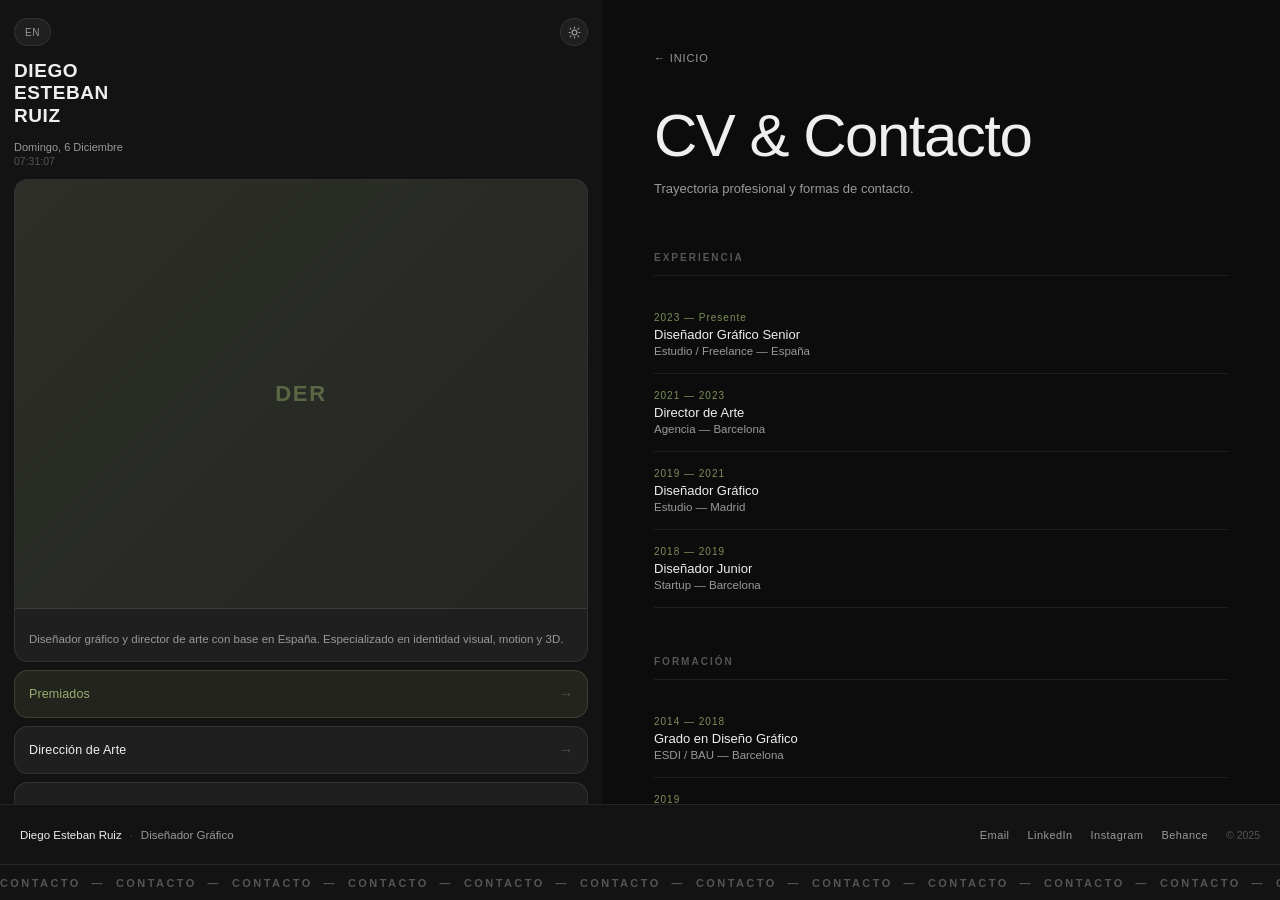
==== pages/cv.html @ 57b0bf26 "primera versión" ====
<!DOCTYPE html>
<html lang="es" data-theme="dark" data-lang="es">
<head>
  <meta charset="UTF-8">
  <meta name="viewport" content="width=device-width, initial-scale=1.0">
  <title>CV & Contacto — Diego Esteban Ruiz</title>
  <link rel="stylesheet" href="../css/style.css">
</head>
<body>

  <div class="page-layout">
    <div class="page-main">

      <aside class="page-sidebar sidebar-inner" style="padding:18px 14px 14px;">
        <div class="sidebar-header">
          <div class="controls">
            <button class="ctrl-btn lang-btn" id="langToggle">EN</button>
            <div class="ctrl-right">
              <button class="ctrl-btn icon-btn" id="themeToggle">
                <svg width="13" height="13" viewBox="0 0 24 24" fill="none" stroke="currentColor" stroke-width="2.2" stroke-linecap="round">
                  <circle cx="12" cy="12" r="4.5"/>
                  <line x1="12" y1="2" x2="12" y2="4"/><line x1="12" y1="20" x2="12" y2="22"/>
                  <line x1="4.22" y1="4.22" x2="5.64" y2="5.64"/><line x1="18.36" y1="18.36" x2="19.78" y2="19.78"/>
                  <line x1="2" y1="12" x2="4" y2="12"/><line x1="20" y1="12" x2="22" y2="12"/>
                  <line x1="4.22" y1="19.78" x2="5.64" y2="18.36"/><line x1="18.36" y1="5.64" x2="19.78" y2="4.22"/>
                </svg>
              </button>
            </div>
          </div>
          <h1 class="brand-name"><a href="../index.html" style="color:inherit;">DIEGO<br>ESTEBAN<br>RUIZ</a></h1>
          <div class="time-display">
            <span id="timeDay"></span>
            <span class="time-city" id="timeClock"></span>
          </div>
        </div>

        <nav class="sidebar-nav">
          <div class="nav-card nav-card--about" style="cursor:default;">
            <div class="about-photo"><div class="photo-placeholder">DER</div></div>
            <div class="about-text">
              <p class="about-desc" data-i18n="about_desc">Diseñador gráfico y director de arte con base en España.</p>
            </div>
          </div>
          <a href="premiados.html"      class="nav-card nav-card--section nav-card--accent"          data-section="awards"><span class="nav-card-label" data-i18n="nav_awards">Premiados</span><span class="nav-arrow">→</span></a>
          <a href="direccion-arte.html" class="nav-card nav-card--section"                           data-section="art-direction"><span class="nav-card-label" data-i18n="nav_artdir">Dirección de Arte</span><span class="nav-arrow">→</span></a>
          <a href="3d-video.html"       class="nav-card nav-card--section nav-card--large"           data-section="3d-video"><span class="nav-card-label" data-i18n="nav_3d">3D y Video</span><span class="nav-arrow">→</span></a>
          <a href="cv.html"             class="nav-card nav-card--section is-active"                 data-section="cv"><span class="nav-card-label" data-i18n="nav_cv">CV &amp; Contacto</span><span class="nav-arrow">→</span></a>
        </nav>
      </aside>

      <section class="page-content">
        <a href="../index.html" class="back-link" data-i18n="back">← Inicio</a>

        <h2 class="page-heading" data-i18n="page_cv">CV &amp; Contacto</h2>
        <p class="page-subheading" data-i18n="page_cv_sub">Trayectoria profesional y formas de contacto.</p>

        <!-- CV grid: experiencia + formación -->
        <div class="cv-grid">

          <div class="cv-col">
            <h3 class="cv-col-title">Experiencia</h3>

            <div class="cv-entry">
              <p class="cv-entry-year">2023 — Presente</p>
              <p class="cv-entry-title">Diseñador Gráfico Senior</p>
              <p class="cv-entry-place">Estudio / Freelance — España</p>
            </div>

            <div class="cv-entry">
              <p class="cv-entry-year">2021 — 2023</p>
              <p class="cv-entry-title">Director de Arte</p>
              <p class="cv-entry-place">Agencia — Barcelona</p>
            </div>

            <div class="cv-entry">
              <p class="cv-entry-year">2019 — 2021</p>
              <p class="cv-entry-title">Diseñador Gráfico</p>
              <p class="cv-entry-place">Estudio — Madrid</p>
            </div>

            <div class="cv-entry">
              <p class="cv-entry-year">2018 — 2019</p>
              <p class="cv-entry-title">Diseñador Junior</p>
              <p class="cv-entry-place">Startup — Barcelona</p>
            </div>
          </div>

          <div class="cv-col">
            <h3 class="cv-col-title">Formación</h3>

            <div class="cv-entry">
              <p class="cv-entry-year">2014 — 2018</p>
              <p class="cv-entry-title">Grado en Diseño Gráfico</p>
              <p class="cv-entry-place">ESDI / BAU — Barcelona</p>
            </div>

            <div class="cv-entry">
              <p class="cv-entry-year">2019</p>
              <p class="cv-entry-title">Motion Graphics &amp; 3D</p>
              <p class="cv-entry-place">Curso — Online</p>
            </div>

            <div class="cv-entry">
              <p class="cv-entry-year">2022</p>
              <p class="cv-entry-title">Dirección de Arte Publicitaria</p>
              <p class="cv-entry-place">Máster — Madrid</p>
            </div>
          </div>

          <div class="cv-col">
            <h3 class="cv-col-title">Habilidades</h3>

            <div class="cv-entry">
              <p class="cv-entry-title">Identidad Visual &amp; Branding</p>
              <p class="cv-entry-place">Figma, Illustrator, InDesign</p>
            </div>

            <div class="cv-entry">
              <p class="cv-entry-title">Dirección de Arte</p>
              <p class="cv-entry-place">Fotografía, Retoque, Composición</p>
            </div>

            <div class="cv-entry">
              <p class="cv-entry-title">Motion &amp; 3D</p>
              <p class="cv-entry-place">After Effects, Blender, Cinema 4D</p>
            </div>

            <div class="cv-entry">
              <p class="cv-entry-title">Web &amp; Digital</p>
              <p class="cv-entry-place">HTML, CSS, Webflow, Framer</p>
            </div>
          </div>

        </div>

        <!-- Contact block -->
        <div class="contact-block">
          <div>
            <p style="font-size:15px;font-weight:500;color:var(--text);margin-bottom:6px;" data-i18n="contact_intro">¿Tienes un proyecto en mente?</p>
            <p style="font-size:11.5px;color:var(--text-muted);">hola@diegoestebanruiz.com</p>
          </div>
          <div class="contact-links">
            <a href="mailto:hola@diegoestebanruiz.com" class="contact-link">
              <svg width="12" height="12" viewBox="0 0 24 24" fill="none" stroke="currentColor" stroke-width="2" stroke-linecap="round"><path d="M4 4h16c1.1 0 2 .9 2 2v12c0 1.1-.9 2-2 2H4c-1.1 0-2-.9-2-2V6c0-1.1.9-2 2-2z"/><polyline points="22,6 12,13 2,6"/></svg>
              Email
            </a>
            <a href="https://linkedin.com" target="_blank" rel="noopener" class="contact-link">
              <svg width="12" height="12" viewBox="0 0 24 24" fill="currentColor"><path d="M16 8a6 6 0 0 1 6 6v7h-4v-7a2 2 0 0 0-2-2 2 2 0 0 0-2 2v7h-4v-7a6 6 0 0 1 6-6z"/><rect x="2" y="9" width="4" height="12"/><circle cx="4" cy="4" r="2"/></svg>
              LinkedIn
            </a>
            <a href="https://instagram.com" target="_blank" rel="noopener" class="contact-link">
              <svg width="12" height="12" viewBox="0 0 24 24" fill="none" stroke="currentColor" stroke-width="2" stroke-linecap="round"><rect x="2" y="2" width="20" height="20" rx="5"/><circle cx="12" cy="12" r="4"/><circle cx="17.5" cy="6.5" r="0.5" fill="currentColor"/></svg>
              Instagram
            </a>
            <a href="https://behance.net" target="_blank" rel="noopener" class="contact-link">
              <svg width="12" height="12" viewBox="0 0 24 24" fill="currentColor"><path d="M22 7h-7V5h7v2zm1.726 10c-.442 1.297-2.029 3-5.101 3-3.074 0-5.564-1.729-5.564-5.675 0-3.91 2.325-5.92 5.466-5.92 3.082 0 4.964 1.782 5.375 4.426.078.506.109 1.188.095 2.14H15.97c.13 3.211 3.483 3.312 4.588 2.029H23.7zM15.999 13h4.999c-.31-1.827-1.61-2.223-2.502-2.223-1.023 0-2.277.424-2.497 2.223zM5.452 8H1v8h4.452c1.563 0 4.048-.293 4.048-3.338C9.5 9.2 6.996 8 5.452 8zm-.24 5.4H3.5v-2.8h1.713c.857 0 1.713.191 1.713 1.4 0 1.324-.905 1.4-1.714 1.4z"/></svg>
              Behance
            </a>
          </div>
        </div>

      </section>
    </div>

    <footer class="footer">
      <div class="footer-static">
        <div class="footer-left">
          <span class="footer-name">Diego Esteban Ruiz</span>
          <span class="footer-dot">·</span>
          <span class="footer-role" data-i18n="footer_role">Diseñador Gráfico</span>
        </div>
        <div class="footer-links">
          <a href="mailto:hola@diegoestebanruiz.com" class="footer-link">Email</a>
          <a href="https://linkedin.com" target="_blank" rel="noopener" class="footer-link">LinkedIn</a>
          <a href="https://instagram.com" target="_blank" rel="noopener" class="footer-link">Instagram</a>
          <a href="https://behance.net" target="_blank" rel="noopener" class="footer-link">Behance</a>
          <span class="footer-year">© 2025</span>
        </div>
      </div>
      <div class="footer-marquee">
        <div class="marquee-track">
          <span class="marquee-txt" data-i18n="marquee_contact">CONTACTO  —  CONTACTO  —  CONTACTO  —  CONTACTO  —  CONTACTO  —  CONTACTO  —  CONTACTO  —  CONTACTO  —  </span>
          <span class="marquee-txt" aria-hidden="true" data-i18n="marquee_contact">CONTACTO  —  CONTACTO  —  CONTACTO  —  CONTACTO  —  CONTACTO  —  CONTACTO  —  CONTACTO  —  CONTACTO  —  </span>
        </div>
      </div>
    </footer>
  </div>

  <script src="../js/common.js"></script>
</body>
</html>
---- css/style.css ----
/* ─── TOKENS ─────────────────────────────────────────────── */
:root {
  --bg:            #0c0c0c;
  --bg-sidebar:    #131313;
  --bg-card:       rgba(255,255,255,0.055);
  --bg-card-hover: rgba(255,255,255,0.09);
  --border-card:   rgba(255,255,255,0.08);
  --text:          #f0efed;
  --text-muted:    #999;
  --text-dim:      #555;
  --olive:         #7d8f5a;
  --olive-light:   #9aac72;
  --olive-dim:     rgba(125,143,90,0.14);
  --olive-border:  rgba(125,143,90,0.28);
  --radius:        14px;
  --radius-sm:     9px;
  --sidebar-w:     296px;
  --footer-h:      96px;
  --gap:           8px;
  --font: -apple-system, BlinkMacSystemFont, 'Helvetica Neue', Helvetica, Arial, sans-serif;
  --ease: cubic-bezier(0.4, 0, 0.2, 1);
}

[data-theme="light"] {
  --bg:            #eeebe5;
  --bg-sidebar:    #e6e2db;
  --bg-card:       rgba(0,0,0,0.045);
  --bg-card-hover: rgba(0,0,0,0.08);
  --border-card:   rgba(0,0,0,0.09);
  --text:          #111;
  --text-muted:    #666;
  --text-dim:      #aaa;
  --olive:         #5c6e3c;
  --olive-light:   #7d8f5a;
  --olive-dim:     rgba(92,110,60,0.10);
  --olive-border:  rgba(92,110,60,0.25);
}

/* ─── RESET ──────────────────────────────────────────────── */
*, *::before, *::after { margin: 0; padding: 0; box-sizing: border-box; }
html, body { height: 100%; }
a { text-decoration: none; color: inherit; }
button { border: none; background: none; cursor: pointer; color: inherit; font: inherit; }
svg { display: block; flex-shrink: 0; }

/* ─── BODY / ROOT LAYOUT ─────────────────────────────────── */
body {
  display: flex;
  flex-direction: column;
  height: 100vh;
  overflow: hidden;
  font-family: var(--font);
  background: var(--bg);
  color: var(--text);
  transition: background 0.4s var(--ease), color 0.3s var(--ease);
}

/* top zone: sidebar + carousel */
.layout {
  display: flex;
  flex: 1;
  overflow: hidden;
  min-height: 0;
}

/* ─── SIDEBAR ────────────────────────────────────────────── */
.sidebar {
  width: var(--sidebar-w);
  flex-shrink: 0;
  background: var(--bg-sidebar);
  display: flex;
  flex-direction: column;
  overflow-y: auto;
  overflow-x: hidden;
  transition: background 0.4s var(--ease);
}

.sidebar::-webkit-scrollbar { width: 0; }

.sidebar-inner {
  display: flex;
  flex-direction: column;
  padding: 18px 14px 14px;
  gap: var(--gap);
  flex: 1;
}

/* header block */
.sidebar-header {
  display: flex;
  flex-direction: column;
  gap: 14px;
  padding-bottom: 4px;
}

.controls {
  display: flex;
  align-items: center;
  justify-content: space-between;
}

.ctrl-right {
  display: flex;
  align-items: center;
  gap: 6px;
}

.ctrl-btn {
  display: flex;
  align-items: center;
  justify-content: center;
  height: 28px;
  padding: 0 10px;
  border-radius: 20px;
  background: var(--bg-card);
  border: 1px solid var(--border-card);
  color: var(--text-muted);
  font-size: 10px;
  font-weight: 500;
  letter-spacing: 0.06em;
  transition: background 0.2s, color 0.2s, border-color 0.2s;
}

.ctrl-btn:hover {
  background: var(--bg-card-hover);
  color: var(--text);
}

.icon-btn {
  width: 28px;
  padding: 0;
}

.brand-name {
  font-size: 19px;
  font-weight: 600;
  letter-spacing: 0.03em;
  line-height: 1.18;
  color: var(--text);
}

.time-display {
  display: flex;
  flex-direction: column;
  gap: 2px;
  font-size: 11px;
  color: var(--text-muted);
}

.time-city {
  color: var(--text-dim);
  font-size: 10.5px;
  font-variant-numeric: tabular-nums;
}

/* ─── NAV CARDS ──────────────────────────────────────────── */
.sidebar-nav {
  display: flex;
  flex-direction: column;
  gap: var(--gap);
  flex: 1;
}

.nav-card {
  display: flex;
  align-items: center;
  gap: 10px;
  padding: 12px 14px;
  border-radius: var(--radius);
  background: var(--bg-card);
  border: 1px solid var(--border-card);
  transition: background 0.2s var(--ease), border-color 0.2s var(--ease), transform 0.15s var(--ease);
  cursor: pointer;
}

.nav-card:hover {
  background: var(--bg-card-hover);
  transform: translateX(2px);
}

/* about card */
.nav-card--about {
  flex-direction: column;
  align-items: flex-start;
  padding: 0;
  overflow: hidden;
  cursor: default;
}

.nav-card--about:hover { transform: none; }

.about-photo {
  width: 100%;
  aspect-ratio: 4/3;
  background: linear-gradient(135deg, var(--olive-dim), rgba(125,143,90,0.06));
  border-bottom: 1px solid var(--border-card);
  display: flex;
  align-items: center;
  justify-content: center;
}

.photo-placeholder {
  font-size: 22px;
  font-weight: 700;
  letter-spacing: 0.08em;
  color: var(--olive);
  opacity: 0.6;
}

.about-text {
  padding: 12px 14px;
}

.about-desc {
  font-size: 11.5px;
  line-height: 1.55;
  color: var(--text-muted);
}

/* section nav cards */
.nav-card--section {
  justify-content: space-between;
  min-height: 48px;
}

.nav-card-label {
  font-size: 12.5px;
  font-weight: 500;
  letter-spacing: 0.01em;
  color: var(--text);
}

.nav-arrow {
  font-size: 14px;
  color: var(--text-dim);
  transition: transform 0.2s var(--ease), color 0.2s;
}

.nav-card--section:hover .nav-arrow {
  transform: translateX(3px);
  color: var(--olive);
}

/* accent card (awards) */
.nav-card--accent {
  background: var(--olive-dim);
  border-color: var(--olive-border);
}

.nav-card--accent .nav-card-label { color: var(--olive-light); }
.nav-card--accent:hover {
  background: rgba(125,143,90,0.2);
  border-color: var(--olive);
}

/* large card (3d y video) */
.nav-card--large {
  min-height: 68px;
}

.nav-card--large .nav-card-label {
  font-size: 16px;
  font-weight: 600;
}

/* section hover preview highlight */
.nav-card--section.is-previewing {
  background: var(--bg-card-hover);
  border-color: rgba(255,255,255,0.14);
}

.nav-card--accent.is-previewing {
  background: rgba(125,143,90,0.22);
  border-color: var(--olive);
}

/* ─── CAROUSEL ───────────────────────────────────────────── */
.carousel-area {
  flex: 1;
  position: relative;
  background: #080808;
  overflow: hidden;
}

.carousel {
  position: absolute;
  inset: 0;
}

.slide {
  position: absolute;
  inset: 0;
  display: flex;
  flex-direction: column;
  justify-content: flex-end;
  padding: 44px 48px;
  opacity: 0;
  transition: opacity 0.65s var(--ease);
  pointer-events: none;
}

.slide.active {
  opacity: 1;
}

.slide::after {
  content: '';
  position: absolute;
  inset: 0;
  background: linear-gradient(to top, rgba(0,0,0,0.55) 0%, transparent 50%);
  pointer-events: none;
}

.slide-bg {
  position: absolute;
  inset: 0;
  background-size: cover;
  background-position: center;
}

.slide-content {
  position: relative;
  z-index: 1;
}

.slide-category {
  font-size: 9.5px;
  letter-spacing: 0.18em;
  text-transform: uppercase;
  color: rgba(255,255,255,0.45);
  margin-bottom: 10px;
}

.slide-title {
  font-size: clamp(28px, 4.2vw, 68px);
  font-weight: 300;
  color: #fff;
  line-height: 1.05;
  letter-spacing: -0.025em;
}

.slide-year {
  position: absolute;
  top: 44px;
  right: 48px;
  font-size: 10px;
  color: rgba(255,255,255,0.35);
  letter-spacing: 0.1em;
  z-index: 1;
}

/* progress bar */
.carousel-progress-bar {
  position: absolute;
  top: 0;
  left: 0;
  height: 2px;
  width: 0%;
  background: var(--olive);
  z-index: 10;
  transition: none;
}

/* floating slide label */
.slide-label {
  position: absolute;
  bottom: 44px;
  right: 48px;
  font-size: 10px;
  letter-spacing: 0.12em;
  text-transform: uppercase;
  color: rgba(255,255,255,0.3);
  z-index: 10;
}

/* ─── FOOTER ─────────────────────────────────────────────── */
.footer {
  height: var(--footer-h);
  display: flex;
  flex-direction: column;
  background: var(--bg-sidebar);
  border-top: 1px solid var(--border-card);
  transition: background 0.4s var(--ease);
}

.footer-static {
  display: flex;
  align-items: center;
  justify-content: space-between;
  padding: 0 20px;
  flex: 1;
  gap: 16px;
}

.footer-left {
  display: flex;
  align-items: center;
  gap: 8px;
  font-size: 11.5px;
}

.footer-name { font-weight: 500; color: var(--text); }
.footer-dot  { color: var(--text-dim); }
.footer-role { color: var(--text-muted); }

.footer-links {
  display: flex;
  align-items: center;
  gap: 18px;
}

.footer-link {
  font-size: 11px;
  color: var(--text-muted);
  letter-spacing: 0.04em;
  transition: color 0.2s;
}

.footer-link:hover { color: var(--olive-light); }

.footer-year {
  font-size: 10.5px;
  color: var(--text-dim);
}

/* marquee strip */
.footer-marquee {
  height: 36px;
  overflow: hidden;
  border-top: 1px solid var(--border-card);
  display: flex;
  align-items: center;
}

.marquee-track {
  display: flex;
  white-space: nowrap;
  animation: marquee 22s linear infinite;
}

.marquee-txt {
  font-size: 11px;
  font-weight: 600;
  letter-spacing: 0.22em;
  color: var(--text-dim);
  padding-right: 0;
}

@keyframes marquee {
  from { transform: translateX(0); }
  to   { transform: translateX(-50%); }
}

.footer-marquee:hover .marquee-track { animation-play-state: paused; }

/* ─── PAGE LAYOUT (section pages) ───────────────────────── */
.page-layout {
  display: flex;
  height: 100vh;
  overflow: hidden;
  flex-direction: column;
}

.page-main {
  display: flex;
  flex: 1;
  overflow: hidden;
  min-height: 0;
}

.page-sidebar {
  width: var(--sidebar-w);
  flex-shrink: 0;
  background: var(--bg-sidebar);
  display: flex;
  flex-direction: column;
  overflow-y: auto;
  transition: background 0.4s var(--ease);
}

.page-sidebar::-webkit-scrollbar { width: 0; }

.page-content {
  flex: 1;
  overflow-y: auto;
  padding: 48px 52px 64px;
}

.page-content::-webkit-scrollbar { width: 5px; }
.page-content::-webkit-scrollbar-track { background: transparent; }
.page-content::-webkit-scrollbar-thumb { background: var(--border-card); border-radius: 4px; }

/* back link */
.back-link {
  display: inline-flex;
  align-items: center;
  gap: 6px;
  font-size: 11px;
  letter-spacing: 0.08em;
  color: var(--text-muted);
  text-transform: uppercase;
  margin-bottom: 40px;
  transition: color 0.2s;
}

.back-link:hover { color: var(--olive-light); }

/* page heading */
.page-heading {
  font-size: clamp(32px, 5vw, 60px);
  font-weight: 300;
  letter-spacing: -0.025em;
  line-height: 1.05;
  color: var(--text);
  margin-bottom: 12px;
}

.page-subheading {
  font-size: 13px;
  color: var(--text-muted);
  margin-bottom: 52px;
  max-width: 480px;
  line-height: 1.6;
}

/* section divider */
.section-block {
  margin-bottom: 56px;
}

.section-block-title {
  font-size: 10px;
  letter-spacing: 0.2em;
  text-transform: uppercase;
  color: var(--text-dim);
  padding-bottom: 16px;
  border-bottom: 1px solid var(--border-card);
  margin-bottom: 20px;
}

/* project cards row */
.projects-row {
  display: flex;
  flex-wrap: wrap;
  gap: 14px;
}

.project-card {
  flex: 1 1 260px;
  max-width: 380px;
  border-radius: var(--radius);
  overflow: hidden;
  background: var(--bg-card);
  border: 1px solid var(--border-card);
  transition: transform 0.22s var(--ease), background 0.2s;
  cursor: pointer;
}

.project-card:hover {
  transform: translateY(-4px);
  background: var(--bg-card-hover);
}

.project-thumb {
  width: 100%;
  aspect-ratio: 16/10;
  background: linear-gradient(135deg, var(--thumb-a, #1a1a1a), var(--thumb-b, #2a2a2a));
  display: flex;
  align-items: center;
  justify-content: center;
}

.project-thumb-label {
  font-size: 10px;
  letter-spacing: 0.15em;
  text-transform: uppercase;
  color: rgba(255,255,255,0.25);
}

.project-info {
  padding: 14px 16px 16px;
}

.project-title {
  font-size: 13px;
  font-weight: 500;
  color: var(--text);
  margin-bottom: 4px;
}

.project-meta {
  font-size: 10.5px;
  color: var(--text-muted);
  display: flex;
  gap: 10px;
}

/* CV page */
.cv-grid {
  display: flex;
  gap: 48px;
  flex-wrap: wrap;
}

.cv-col {
  flex: 1 1 280px;
}

.cv-col-title {
  font-size: 10px;
  letter-spacing: 0.2em;
  text-transform: uppercase;
  color: var(--text-dim);
  margin-bottom: 20px;
  padding-bottom: 12px;
  border-bottom: 1px solid var(--border-card);
}

.cv-entry {
  padding: 16px 0;
  border-bottom: 1px solid var(--border-card);
}

.cv-entry-year {
  font-size: 10px;
  color: var(--olive);
  letter-spacing: 0.1em;
  margin-bottom: 4px;
}

.cv-entry-title {
  font-size: 13px;
  font-weight: 500;
  color: var(--text);
  margin-bottom: 3px;
}

.cv-entry-place {
  font-size: 11.5px;
  color: var(--text-muted);
}

/* contact block */
.contact-block {
  margin-top: 52px;
  padding: 28px 32px;
  border-radius: var(--radius);
  background: var(--bg-card);
  border: 1px solid var(--border-card);
  display: flex;
  flex-wrap: wrap;
  gap: 24px;
  align-items: center;
  justify-content: space-between;
}

.contact-links {
  display: flex;
  flex-wrap: wrap;
  gap: 12px;
}

.contact-link {
  display: inline-flex;
  align-items: center;
  gap: 6px;
  padding: 9px 16px;
  border-radius: 30px;
  background: var(--bg-card);
  border: 1px solid var(--border-card);
  font-size: 12px;
  color: var(--text-muted);
  transition: background 0.2s, color 0.2s, border-color 0.2s;
}

.contact-link:hover {
  background: var(--olive-dim);
  border-color: var(--olive-border);
  color: var(--olive-light);
}

/* active nav state on section pages */
.nav-card--section.is-active {
  background: var(--bg-card-hover);
  border-color: rgba(255,255,255,0.13);
}

.nav-card--accent.is-active {
  background: rgba(125,143,90,0.2);
  border-color: var(--olive);
}

/* ─── UTILITY ────────────────────────────────────────────── */
.hidden { display: none !important; }

/* ─── ANIMATIONS ─────────────────────────────────────────── */
@keyframes progressFill {
  from { width: 0%; }
  to   { width: 100%; }
}

.progress-running {
  animation: progressFill var(--slide-duration, 2s) linear forwards;
}
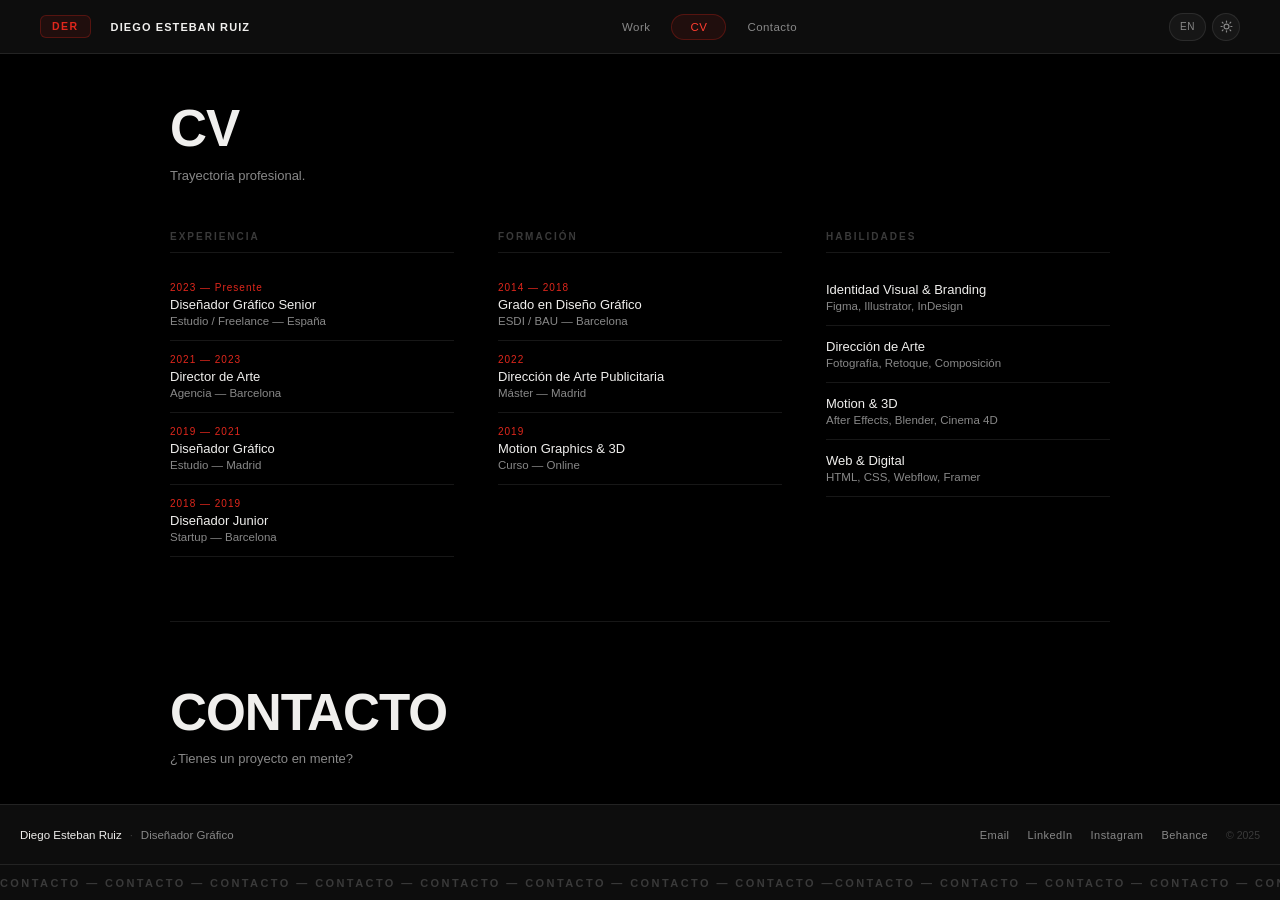
==== commit 5b9af8dd: "Rediseño completo: homepage full-screen, topnav, layout editorial work - Homepage: carrusel full-scr" ====
--- a/pages/cv.html
+++ b/pages/cv.html
@@ -3,81 +3,65 @@
 <head>
   <meta charset="UTF-8">
   <meta name="viewport" content="width=device-width, initial-scale=1.0">
-  <title>CV & Contacto — Diego Esteban Ruiz</title>
+  <title>CV &amp; Contacto — Diego Esteban Ruiz</title>
   <link rel="stylesheet" href="../css/style.css">
 </head>
 <body>
 
-  <div class="page-layout">
+  <div class="page-layout-top">
+
+    <!-- ── TOPNAV ──────────────────────────────────────────── -->
+    <nav class="topnav">
+      <a href="../index.html" class="topnav-logo">DER</a>
+      <a href="../index.html" class="topnav-brand">Diego Esteban Ruiz</a>
+
+      <div class="topnav-links">
+        <a href="work.html"          class="topnav-link" data-i18n="nav_work">Work</a>
+        <a href="cv.html"            class="topnav-link is-active" data-i18n="nav_cv">CV</a>
+        <a href="cv.html#contacto"   class="topnav-link" data-i18n="nav_contacto">Contacto</a>
+      </div>
+
+      <div class="topnav-controls">
+        <button class="ctrl-btn lang-btn" id="langToggle">EN</button>
+        <button class="ctrl-btn icon-btn" id="themeToggle">
+          <svg width="13" height="13" viewBox="0 0 24 24" fill="none" stroke="currentColor" stroke-width="2.2" stroke-linecap="round">
+            <circle cx="12" cy="12" r="4.5"/>
+            <line x1="12" y1="2" x2="12" y2="4"/><line x1="12" y1="20" x2="12" y2="22"/>
+            <line x1="4.22" y1="4.22" x2="5.64" y2="5.64"/><line x1="18.36" y1="18.36" x2="19.78" y2="19.78"/>
+            <line x1="2" y1="12" x2="4" y2="12"/><line x1="20" y1="12" x2="22" y2="12"/>
+            <line x1="4.22" y1="19.78" x2="5.64" y2="18.36"/><line x1="18.36" y1="5.64" x2="19.78" y2="4.22"/>
+          </svg>
+        </button>
+      </div>
+    </nav>
+
+    <!-- ── CONTENT ─────────────────────────────────────────── -->
     <div class="page-main">
+      <section class="page-content" style="max-width:1100px; margin:0 auto; width:100%;">
 
-      <aside class="page-sidebar sidebar-inner" style="padding:18px 14px 14px;">
-        <div class="sidebar-header">
-          <div class="controls">
-            <button class="ctrl-btn lang-btn" id="langToggle">EN</button>
-            <div class="ctrl-right">
-              <button class="ctrl-btn icon-btn" id="themeToggle">
-                <svg width="13" height="13" viewBox="0 0 24 24" fill="none" stroke="currentColor" stroke-width="2.2" stroke-linecap="round">
-                  <circle cx="12" cy="12" r="4.5"/>
-                  <line x1="12" y1="2" x2="12" y2="4"/><line x1="12" y1="20" x2="12" y2="22"/>
-                  <line x1="4.22" y1="4.22" x2="5.64" y2="5.64"/><line x1="18.36" y1="18.36" x2="19.78" y2="19.78"/>
-                  <line x1="2" y1="12" x2="4" y2="12"/><line x1="20" y1="12" x2="22" y2="12"/>
-                  <line x1="4.22" y1="19.78" x2="5.64" y2="18.36"/><line x1="18.36" y1="5.64" x2="19.78" y2="4.22"/>
-                </svg>
-              </button>
-            </div>
-          </div>
-          <h1 class="brand-name"><a href="../index.html" style="color:inherit;">DIEGO<br>ESTEBAN<br>RUIZ</a></h1>
-          <div class="time-display">
-            <span id="timeDay"></span>
-            <span class="time-city" id="timeClock"></span>
-          </div>
-        </div>
+        <!-- CV section -->
+        <h2 class="page-heading" data-i18n="page_cv">CV</h2>
+        <p class="page-subheading" data-i18n="page_cv_sub">Trayectoria profesional.</p>
 
-        <nav class="sidebar-nav">
-          <div class="nav-card nav-card--about" style="cursor:default;">
-            <div class="about-photo"><div class="photo-placeholder">DER</div></div>
-            <div class="about-text">
-              <p class="about-desc" data-i18n="about_desc">Diseñador gráfico y director de arte con base en España.</p>
-            </div>
-          </div>
-          <a href="premiados.html"      class="nav-card nav-card--section nav-card--accent"          data-section="awards"><span class="nav-card-label" data-i18n="nav_awards">Premiados</span><span class="nav-arrow">→</span></a>
-          <a href="direccion-arte.html" class="nav-card nav-card--section"                           data-section="art-direction"><span class="nav-card-label" data-i18n="nav_artdir">Dirección de Arte</span><span class="nav-arrow">→</span></a>
-          <a href="3d-video.html"       class="nav-card nav-card--section nav-card--large"           data-section="3d-video"><span class="nav-card-label" data-i18n="nav_3d">3D y Video</span><span class="nav-arrow">→</span></a>
-          <a href="cv.html"             class="nav-card nav-card--section is-active"                 data-section="cv"><span class="nav-card-label" data-i18n="nav_cv">CV &amp; Contacto</span><span class="nav-arrow">→</span></a>
-        </nav>
-      </aside>
-
-      <section class="page-content">
-        <a href="../index.html" class="back-link" data-i18n="back">← Inicio</a>
-
-        <h2 class="page-heading" data-i18n="page_cv">CV &amp; Contacto</h2>
-        <p class="page-subheading" data-i18n="page_cv_sub">Trayectoria profesional y formas de contacto.</p>
-
-        <!-- CV grid: experiencia + formación -->
         <div class="cv-grid">
 
           <div class="cv-col">
             <h3 class="cv-col-title">Experiencia</h3>
-
             <div class="cv-entry">
               <p class="cv-entry-year">2023 — Presente</p>
               <p class="cv-entry-title">Diseñador Gráfico Senior</p>
               <p class="cv-entry-place">Estudio / Freelance — España</p>
             </div>
-
             <div class="cv-entry">
               <p class="cv-entry-year">2021 — 2023</p>
               <p class="cv-entry-title">Director de Arte</p>
               <p class="cv-entry-place">Agencia — Barcelona</p>
             </div>
-
             <div class="cv-entry">
               <p class="cv-entry-year">2019 — 2021</p>
               <p class="cv-entry-title">Diseñador Gráfico</p>
               <p class="cv-entry-place">Estudio — Madrid</p>
             </div>
-
             <div class="cv-entry">
               <p class="cv-entry-year">2018 — 2019</p>
               <p class="cv-entry-title">Diseñador Junior</p>
@@ -87,44 +71,37 @@
 
           <div class="cv-col">
             <h3 class="cv-col-title">Formación</h3>
-
             <div class="cv-entry">
               <p class="cv-entry-year">2014 — 2018</p>
               <p class="cv-entry-title">Grado en Diseño Gráfico</p>
               <p class="cv-entry-place">ESDI / BAU — Barcelona</p>
             </div>
-
+            <div class="cv-entry">
+              <p class="cv-entry-year">2022</p>
+              <p class="cv-entry-title">Dirección de Arte Publicitaria</p>
+              <p class="cv-entry-place">Máster — Madrid</p>
+            </div>
             <div class="cv-entry">
               <p class="cv-entry-year">2019</p>
               <p class="cv-entry-title">Motion Graphics &amp; 3D</p>
               <p class="cv-entry-place">Curso — Online</p>
             </div>
-
-            <div class="cv-entry">
-              <p class="cv-entry-year">2022</p>
-              <p class="cv-entry-title">Dirección de Arte Publicitaria</p>
-              <p class="cv-entry-place">Máster — Madrid</p>
-            </div>
           </div>
 
           <div class="cv-col">
             <h3 class="cv-col-title">Habilidades</h3>
-
             <div class="cv-entry">
               <p class="cv-entry-title">Identidad Visual &amp; Branding</p>
               <p class="cv-entry-place">Figma, Illustrator, InDesign</p>
             </div>
-
             <div class="cv-entry">
               <p class="cv-entry-title">Dirección de Arte</p>
               <p class="cv-entry-place">Fotografía, Retoque, Composición</p>
             </div>
-
             <div class="cv-entry">
               <p class="cv-entry-title">Motion &amp; 3D</p>
               <p class="cv-entry-place">After Effects, Blender, Cinema 4D</p>
             </div>
-
             <div class="cv-entry">
               <p class="cv-entry-title">Web &amp; Digital</p>
               <p class="cv-entry-place">HTML, CSS, Webflow, Framer</p>
@@ -133,35 +110,41 @@
 
         </div>
 
-        <!-- Contact block -->
-        <div class="contact-block">
-          <div>
-            <p style="font-size:15px;font-weight:500;color:var(--text);margin-bottom:6px;" data-i18n="contact_intro">¿Tienes un proyecto en mente?</p>
-            <p style="font-size:11.5px;color:var(--text-muted);">hola@diegoestebanruiz.com</p>
-          </div>
-          <div class="contact-links">
-            <a href="mailto:hola@diegoestebanruiz.com" class="contact-link">
-              <svg width="12" height="12" viewBox="0 0 24 24" fill="none" stroke="currentColor" stroke-width="2" stroke-linecap="round"><path d="M4 4h16c1.1 0 2 .9 2 2v12c0 1.1-.9 2-2 2H4c-1.1 0-2-.9-2-2V6c0-1.1.9-2 2-2z"/><polyline points="22,6 12,13 2,6"/></svg>
-              Email
-            </a>
-            <a href="https://linkedin.com" target="_blank" rel="noopener" class="contact-link">
-              <svg width="12" height="12" viewBox="0 0 24 24" fill="currentColor"><path d="M16 8a6 6 0 0 1 6 6v7h-4v-7a2 2 0 0 0-2-2 2 2 0 0 0-2 2v7h-4v-7a6 6 0 0 1 6-6z"/><rect x="2" y="9" width="4" height="12"/><circle cx="4" cy="4" r="2"/></svg>
-              LinkedIn
-            </a>
-            <a href="https://instagram.com" target="_blank" rel="noopener" class="contact-link">
-              <svg width="12" height="12" viewBox="0 0 24 24" fill="none" stroke="currentColor" stroke-width="2" stroke-linecap="round"><rect x="2" y="2" width="20" height="20" rx="5"/><circle cx="12" cy="12" r="4"/><circle cx="17.5" cy="6.5" r="0.5" fill="currentColor"/></svg>
-              Instagram
-            </a>
-            <a href="https://behance.net" target="_blank" rel="noopener" class="contact-link">
-              <svg width="12" height="12" viewBox="0 0 24 24" fill="currentColor"><path d="M22 7h-7V5h7v2zm1.726 10c-.442 1.297-2.029 3-5.101 3-3.074 0-5.564-1.729-5.564-5.675 0-3.91 2.325-5.92 5.466-5.92 3.082 0 4.964 1.782 5.375 4.426.078.506.109 1.188.095 2.14H15.97c.13 3.211 3.483 3.312 4.588 2.029H23.7zM15.999 13h4.999c-.31-1.827-1.61-2.223-2.502-2.223-1.023 0-2.277.424-2.497 2.223zM5.452 8H1v8h4.452c1.563 0 4.048-.293 4.048-3.338C9.5 9.2 6.996 8 5.452 8zm-.24 5.4H3.5v-2.8h1.713c.857 0 1.713.191 1.713 1.4 0 1.324-.905 1.4-1.714 1.4z"/></svg>
-              Behance
-            </a>
+        <!-- Contact section -->
+        <div id="contacto" style="padding-top:64px; border-top:1px solid var(--border-card); margin-top:64px;">
+          <h2 class="page-heading" data-i18n="page_contacto">Contacto</h2>
+          <p class="page-subheading" data-i18n="page_contacto_sub">¿Tienes un proyecto en mente?</p>
+
+          <div class="contact-block">
+            <div>
+              <p style="font-size:15px;font-weight:500;color:var(--text);margin-bottom:6px;" data-i18n="contact_intro">¿Tienes un proyecto en mente?</p>
+              <p style="font-size:11.5px;color:var(--text-muted);">hola@diegoestebanruiz.com</p>
+            </div>
+            <div class="contact-links">
+              <a href="mailto:hola@diegoestebanruiz.com" class="contact-link">
+                <svg width="11" height="11" viewBox="0 0 24 24" fill="none" stroke="currentColor" stroke-width="2" stroke-linecap="round"><path d="M4 4h16c1.1 0 2 .9 2 2v12c0 1.1-.9 2-2 2H4c-1.1 0-2-.9-2-2V6c0-1.1.9-2 2-2z"/><polyline points="22,6 12,13 2,6"/></svg>
+                Email
+              </a>
+              <a href="https://linkedin.com"  target="_blank" rel="noopener" class="contact-link">
+                <svg width="11" height="11" viewBox="0 0 24 24" fill="currentColor"><path d="M16 8a6 6 0 0 1 6 6v7h-4v-7a2 2 0 0 0-4 0v7h-4v-7a6 6 0 0 1 6-6z"/><rect x="2" y="9" width="4" height="12"/><circle cx="4" cy="4" r="2"/></svg>
+                LinkedIn
+              </a>
+              <a href="https://instagram.com" target="_blank" rel="noopener" class="contact-link">
+                <svg width="11" height="11" viewBox="0 0 24 24" fill="none" stroke="currentColor" stroke-width="2" stroke-linecap="round"><rect x="2" y="2" width="20" height="20" rx="5"/><circle cx="12" cy="12" r="4"/><circle cx="17.5" cy="6.5" r="0.5" fill="currentColor"/></svg>
+                Instagram
+              </a>
+              <a href="https://behance.net"   target="_blank" rel="noopener" class="contact-link">
+                <svg width="11" height="11" viewBox="0 0 24 24" fill="currentColor"><path d="M22 7h-7V5h7v2zm1.726 10c-.442 1.297-2.029 3-5.101 3-3.074 0-5.564-1.729-5.564-5.675 0-3.91 2.325-5.92 5.466-5.92 3.082 0 4.964 1.782 5.375 4.426.078.506.109 1.188.095 2.14H15.97c.13 3.211 3.483 3.312 4.588 2.029H23.7zM15.999 13h4.999c-.31-1.827-1.61-2.223-2.502-2.223-1.023 0-2.277.424-2.497 2.223zM5.452 8H1v8h4.452c1.563 0 4.048-.293 4.048-3.338C9.5 9.2 6.996 8 5.452 8zm-.24 5.4H3.5v-2.8h1.713c.857 0 1.713.191 1.713 1.4 0 1.324-.905 1.4-1.714 1.4z"/></svg>
+                Behance
+              </a>
+            </div>
           </div>
         </div>
 
       </section>
     </div>
 
+    <!-- ── FOOTER ───────────────────────────────────────────── -->
     <footer class="footer">
       <div class="footer-static">
         <div class="footer-left">
@@ -171,9 +154,9 @@
         </div>
         <div class="footer-links">
           <a href="mailto:hola@diegoestebanruiz.com" class="footer-link">Email</a>
-          <a href="https://linkedin.com" target="_blank" rel="noopener" class="footer-link">LinkedIn</a>
+          <a href="https://linkedin.com"  target="_blank" rel="noopener" class="footer-link">LinkedIn</a>
           <a href="https://instagram.com" target="_blank" rel="noopener" class="footer-link">Instagram</a>
-          <a href="https://behance.net" target="_blank" rel="noopener" class="footer-link">Behance</a>
+          <a href="https://behance.net"   target="_blank" rel="noopener" class="footer-link">Behance</a>
           <span class="footer-year">© 2025</span>
         </div>
       </div>
--- a/css/style.css
+++ b/css/style.css
@@ -1,19 +1,20 @@
 /* ─── TOKENS ─────────────────────────────────────────────── */
 :root {
-  --bg:            #0c0c0c;
-  --bg-sidebar:    #131313;
-  --bg-card:       rgba(255,255,255,0.055);
-  --bg-card-hover: rgba(255,255,255,0.09);
-  --border-card:   rgba(255,255,255,0.08);
+  --bg:            #000;
+  --bg-sidebar:    #0d0d0d;
+  --bg-card:       rgba(255,255,255,0.04);
+  --bg-card-hover: rgba(255,255,255,0.07);
+  --border-card:   rgba(255,255,255,0.09);
   --text:          #f0efed;
-  --text-muted:    #999;
-  --text-dim:      #555;
-  --olive:         #7d8f5a;
-  --olive-light:   #9aac72;
-  --olive-dim:     rgba(125,143,90,0.14);
-  --olive-border:  rgba(125,143,90,0.28);
-  --radius:        14px;
-  --radius-sm:     9px;
+  --text-muted:    #888;
+  --text-dim:      #3a3a3a;
+
+  --accent:        #e0271c;
+  --accent-light:  #ff3d30;
+  --accent-dim:    rgba(224,39,28,0.09);
+  --accent-border: rgba(224,39,28,0.28);
+
+  --radius:        6px;
   --sidebar-w:     296px;
   --footer-h:      96px;
   --gap:           8px;
@@ -22,18 +23,18 @@
 }
 
 [data-theme="light"] {
-  --bg:            #eeebe5;
-  --bg-sidebar:    #e6e2db;
-  --bg-card:       rgba(0,0,0,0.045);
-  --bg-card-hover: rgba(0,0,0,0.08);
-  --border-card:   rgba(0,0,0,0.09);
+  --bg:            #f0ede8;
+  --bg-sidebar:    #e8e4de;
+  --bg-card:       rgba(0,0,0,0.04);
+  --bg-card-hover: rgba(0,0,0,0.07);
+  --border-card:   rgba(0,0,0,0.08);
   --text:          #111;
   --text-muted:    #666;
-  --text-dim:      #aaa;
-  --olive:         #5c6e3c;
-  --olive-light:   #7d8f5a;
-  --olive-dim:     rgba(92,110,60,0.10);
-  --olive-border:  rgba(92,110,60,0.25);
+  --text-dim:      #bbb;
+  --accent:        #c41a10;
+  --accent-light:  #e0271c;
+  --accent-dim:    rgba(196,26,16,0.07);
+  --accent-border: rgba(196,26,16,0.22);
 }
 
 /* ─── RESET ──────────────────────────────────────────────── */
@@ -43,7 +44,7 @@
 button { border: none; background: none; cursor: pointer; color: inherit; font: inherit; }
 svg { display: block; flex-shrink: 0; }
 
-/* ─── BODY / ROOT LAYOUT ─────────────────────────────────── */
+/* ─── BODY / ROOT ────────────────────────────────────────── */
 body {
   display: flex;
   flex-direction: column;
@@ -55,7 +56,6 @@
   transition: background 0.4s var(--ease), color 0.3s var(--ease);
 }
 
-/* top zone: sidebar + carousel */
 .layout {
   display: flex;
   flex: 1;
@@ -85,7 +85,6 @@
   flex: 1;
 }
 
-/* header block */
 .sidebar-header {
   display: flex;
   flex-direction: column;
@@ -118,18 +117,12 @@
   font-size: 10px;
   font-weight: 500;
   letter-spacing: 0.06em;
-  transition: background 0.2s, color 0.2s, border-color 0.2s;
-}
-
-.ctrl-btn:hover {
-  background: var(--bg-card-hover);
-  color: var(--text);
-}
-
-.icon-btn {
-  width: 28px;
-  padding: 0;
-}
+  transition: background 0.2s, color 0.2s;
+}
+
+.ctrl-btn:hover { background: var(--bg-card-hover); color: var(--text); }
+
+.icon-btn { width: 28px; padding: 0; }
 
 .brand-name {
   font-size: 19px;
@@ -173,12 +166,8 @@
   cursor: pointer;
 }
 
-.nav-card:hover {
-  background: var(--bg-card-hover);
-  transform: translateX(2px);
-}
-
-/* about card */
+.nav-card:hover { background: var(--bg-card-hover); transform: translateX(2px); }
+
 .nav-card--about {
   flex-direction: column;
   align-items: flex-start;
@@ -192,7 +181,7 @@
 .about-photo {
   width: 100%;
   aspect-ratio: 4/3;
-  background: linear-gradient(135deg, var(--olive-dim), rgba(125,143,90,0.06));
+  background: linear-gradient(135deg, rgba(224,39,28,0.07) 0%, transparent 100%);
   border-bottom: 1px solid var(--border-card);
   display: flex;
   align-items: center;
@@ -203,13 +192,11 @@
   font-size: 22px;
   font-weight: 700;
   letter-spacing: 0.08em;
-  color: var(--olive);
-  opacity: 0.6;
-}
-
-.about-text {
-  padding: 12px 14px;
-}
+  color: var(--accent);
+  opacity: 0.35;
+}
+
+.about-text { padding: 12px 14px; }
 
 .about-desc {
   font-size: 11.5px;
@@ -217,7 +204,6 @@
   color: var(--text-muted);
 }
 
-/* section nav cards */
 .nav-card--section {
   justify-content: space-between;
   min-height: 48px;
@@ -226,7 +212,6 @@
 .nav-card-label {
   font-size: 12.5px;
   font-weight: 500;
-  letter-spacing: 0.01em;
   color: var(--text);
 }
 
@@ -238,54 +223,43 @@
 
 .nav-card--section:hover .nav-arrow {
   transform: translateX(3px);
-  color: var(--olive);
-}
-
-/* accent card (awards) */
+  color: var(--accent);
+}
+
+/* accent = Work (primary section) */
 .nav-card--accent {
-  background: var(--olive-dim);
-  border-color: var(--olive-border);
-}
-
-.nav-card--accent .nav-card-label { color: var(--olive-light); }
+  background: var(--accent-dim);
+  border-color: var(--accent-border);
+}
+
+.nav-card--accent .nav-card-label { color: var(--accent-light); }
+
 .nav-card--accent:hover {
-  background: rgba(125,143,90,0.2);
-  border-color: var(--olive);
-}
-
-/* large card (3d y video) */
-.nav-card--large {
-  min-height: 68px;
-}
-
-.nav-card--large .nav-card-label {
-  font-size: 16px;
-  font-weight: 600;
-}
-
-/* section hover preview highlight */
+  background: rgba(224,39,28,0.14);
+  border-color: var(--accent);
+}
+
+.nav-card--section.is-active,
 .nav-card--section.is-previewing {
   background: var(--bg-card-hover);
-  border-color: rgba(255,255,255,0.14);
-}
-
+  border-color: rgba(255,255,255,0.12);
+}
+
+.nav-card--accent.is-active,
 .nav-card--accent.is-previewing {
-  background: rgba(125,143,90,0.22);
-  border-color: var(--olive);
-}
-
-/* ─── CAROUSEL ───────────────────────────────────────────── */
+  background: rgba(224,39,28,0.15);
+  border-color: var(--accent);
+}
+
+/* ─── CAROUSEL (homepage) ────────────────────────────────── */
 .carousel-area {
   flex: 1;
   position: relative;
-  background: #080808;
+  background: #000;
   overflow: hidden;
 }
 
-.carousel {
-  position: absolute;
-  inset: 0;
-}
+.carousel { position: absolute; inset: 0; }
 
 .slide {
   position: absolute;
@@ -299,9 +273,7 @@
   pointer-events: none;
 }
 
-.slide.active {
-  opacity: 1;
-}
+.slide.active { opacity: 1; }
 
 .slide::after {
   content: '';
@@ -311,23 +283,14 @@
   pointer-events: none;
 }
 
-.slide-bg {
-  position: absolute;
-  inset: 0;
-  background-size: cover;
-  background-position: center;
-}
-
-.slide-content {
-  position: relative;
-  z-index: 1;
-}
+.slide-bg { position: absolute; inset: 0; background-size: cover; background-position: center; }
+.slide-content { position: relative; z-index: 1; }
 
 .slide-category {
   font-size: 9.5px;
   letter-spacing: 0.18em;
   text-transform: uppercase;
-  color: rgba(255,255,255,0.45);
+  color: rgba(255,255,255,0.38);
   margin-bottom: 10px;
 }
 
@@ -344,32 +307,27 @@
   top: 44px;
   right: 48px;
   font-size: 10px;
-  color: rgba(255,255,255,0.35);
+  color: rgba(255,255,255,0.28);
   letter-spacing: 0.1em;
   z-index: 1;
 }
 
-/* progress bar */
 .carousel-progress-bar {
   position: absolute;
-  top: 0;
-  left: 0;
+  top: 0; left: 0;
   height: 2px;
   width: 0%;
-  background: var(--olive);
+  background: var(--accent);
   z-index: 10;
-  transition: none;
-}
-
-/* floating slide label */
+}
+
 .slide-label {
   position: absolute;
-  bottom: 44px;
-  right: 48px;
+  bottom: 44px; right: 48px;
   font-size: 10px;
   letter-spacing: 0.12em;
   text-transform: uppercase;
-  color: rgba(255,255,255,0.3);
+  color: rgba(255,255,255,0.26);
   z-index: 10;
 }
 
@@ -380,6 +338,7 @@
   flex-direction: column;
   background: var(--bg-sidebar);
   border-top: 1px solid var(--border-card);
+  flex-shrink: 0;
   transition: background 0.4s var(--ease);
 }
 
@@ -392,22 +351,12 @@
   gap: 16px;
 }
 
-.footer-left {
-  display: flex;
-  align-items: center;
-  gap: 8px;
-  font-size: 11.5px;
-}
-
+.footer-left { display: flex; align-items: center; gap: 8px; font-size: 11.5px; }
 .footer-name { font-weight: 500; color: var(--text); }
 .footer-dot  { color: var(--text-dim); }
 .footer-role { color: var(--text-muted); }
 
-.footer-links {
-  display: flex;
-  align-items: center;
-  gap: 18px;
-}
+.footer-links { display: flex; align-items: center; gap: 18px; }
 
 .footer-link {
   font-size: 11px;
@@ -416,14 +365,9 @@
   transition: color 0.2s;
 }
 
-.footer-link:hover { color: var(--olive-light); }
-
-.footer-year {
-  font-size: 10.5px;
-  color: var(--text-dim);
-}
-
-/* marquee strip */
+.footer-link:hover { color: var(--accent-light); }
+.footer-year { font-size: 10.5px; color: var(--text-dim); }
+
 .footer-marquee {
   height: 36px;
   overflow: hidden;
@@ -443,22 +387,16 @@
   font-weight: 600;
   letter-spacing: 0.22em;
   color: var(--text-dim);
-  padding-right: 0;
-}
-
-@keyframes marquee {
-  from { transform: translateX(0); }
-  to   { transform: translateX(-50%); }
 }
 
 .footer-marquee:hover .marquee-track { animation-play-state: paused; }
 
-/* ─── PAGE LAYOUT (section pages) ───────────────────────── */
+/* ─── PAGE LAYOUT (secciones) ────────────────────────────── */
 .page-layout {
   display: flex;
+  flex-direction: column;
   height: 100vh;
   overflow: hidden;
-  flex-direction: column;
 }
 
 .page-main {
@@ -483,62 +421,101 @@
 .page-content {
   flex: 1;
   overflow-y: auto;
-  padding: 48px 52px 64px;
-}
-
-.page-content::-webkit-scrollbar { width: 5px; }
+  padding: 44px 52px 100px;
+  scroll-behavior: smooth;
+}
+
+.page-content::-webkit-scrollbar { width: 4px; }
 .page-content::-webkit-scrollbar-track { background: transparent; }
 .page-content::-webkit-scrollbar-thumb { background: var(--border-card); border-radius: 4px; }
 
-/* back link */
 .back-link {
   display: inline-flex;
   align-items: center;
   gap: 6px;
-  font-size: 11px;
-  letter-spacing: 0.08em;
+  font-size: 10.5px;
+  letter-spacing: 0.1em;
   color: var(--text-muted);
   text-transform: uppercase;
   margin-bottom: 40px;
   transition: color 0.2s;
 }
 
-.back-link:hover { color: var(--olive-light); }
-
-/* page heading */
-.page-heading {
-  font-size: clamp(32px, 5vw, 60px);
-  font-weight: 300;
-  letter-spacing: -0.025em;
-  line-height: 1.05;
-  color: var(--text);
-  margin-bottom: 12px;
-}
-
-.page-subheading {
-  font-size: 13px;
+.back-link:hover { color: var(--accent-light); }
+
+/* ─── WORK PAGE — header meta ─────────────────────────────── */
+.work-intro {
+  display: flex;
+  justify-content: space-between;
+  align-items: flex-end;
+  padding-bottom: 18px;
+  border-bottom: 1px solid var(--border-card);
+  margin-bottom: 56px;
+}
+
+.work-intro-left {
+  font-size: 10.5px;
+  letter-spacing: 0.12em;
+  text-transform: uppercase;
   color: var(--text-muted);
-  margin-bottom: 52px;
-  max-width: 480px;
-  line-height: 1.6;
-}
-
-/* section divider */
-.section-block {
-  margin-bottom: 56px;
-}
-
-.section-block-title {
+}
+
+.work-intro-right {
+  font-size: 10.5px;
+  letter-spacing: 0.06em;
+  color: var(--text-dim);
+}
+
+/* ─── WORK SECTIONS ──────────────────────────────────────── */
+.work-section {
+  padding-bottom: 72px;
+}
+
+.work-section + .work-section {
+  padding-top: 64px;
+  border-top: 1px solid var(--border-card);
+}
+
+.ws-header {
+  display: flex;
+  align-items: baseline;
+  justify-content: space-between;
+  margin-bottom: 28px;
+  gap: 20px;
+}
+
+.ws-header-left {
+  display: flex;
+  align-items: baseline;
+  gap: 16px;
+}
+
+.ws-num {
   font-size: 10px;
   letter-spacing: 0.2em;
-  text-transform: uppercase;
+  color: var(--accent);
+  font-weight: 600;
+  text-transform: uppercase;
+  flex-shrink: 0;
+}
+
+.ws-title {
+  font-size: clamp(20px, 3vw, 40px);
+  font-weight: 600;
+  letter-spacing: -0.02em;
+  text-transform: uppercase;
+  color: var(--text);
+  line-height: 1;
+}
+
+.ws-count {
+  font-size: 10px;
   color: var(--text-dim);
-  padding-bottom: 16px;
-  border-bottom: 1px solid var(--border-card);
-  margin-bottom: 20px;
-}
-
-/* project cards row */
+  letter-spacing: 0.08em;
+  flex-shrink: 0;
+}
+
+/* ─── PROJECT CARDS ──────────────────────────────────────── */
 .projects-row {
   display: flex;
   flex-wrap: wrap;
@@ -547,45 +524,56 @@
 
 .project-card {
   flex: 1 1 260px;
-  max-width: 380px;
+  max-width: 400px;
   border-radius: var(--radius);
   overflow: hidden;
   background: var(--bg-card);
   border: 1px solid var(--border-card);
-  transition: transform 0.22s var(--ease), background 0.2s;
-  cursor: pointer;
+  transition: transform 0.22s var(--ease), border-color 0.18s;
 }
 
 .project-card:hover {
-  transform: translateY(-4px);
-  background: var(--bg-card-hover);
+  transform: translateY(-3px);
+  border-color: rgba(255,255,255,0.14);
 }
 
 .project-thumb {
   width: 100%;
   aspect-ratio: 16/10;
-  background: linear-gradient(135deg, var(--thumb-a, #1a1a1a), var(--thumb-b, #2a2a2a));
+  background: linear-gradient(135deg, var(--thumb-a,#111), var(--thumb-b,#1e1e1e));
   display: flex;
   align-items: center;
   justify-content: center;
-}
+  overflow: hidden;
+  position: relative;
+}
+
+.project-thumb--img { background: #060606; }
+
+.project-thumb--img img {
+  width: 100%;
+  height: 100%;
+  object-fit: cover;
+  display: block;
+  transition: transform 0.4s var(--ease);
+}
+
+.project-card:hover .project-thumb--img img { transform: scale(1.04); }
 
 .project-thumb-label {
-  font-size: 10px;
-  letter-spacing: 0.15em;
-  text-transform: uppercase;
-  color: rgba(255,255,255,0.25);
-}
-
-.project-info {
-  padding: 14px 16px 16px;
-}
+  font-size: 9px;
+  letter-spacing: 0.14em;
+  text-transform: uppercase;
+  color: rgba(255,255,255,0.18);
+}
+
+.project-info { padding: 12px 14px 14px; }
 
 .project-title {
-  font-size: 13px;
+  font-size: 12.5px;
   font-weight: 500;
   color: var(--text);
-  margin-bottom: 4px;
+  margin-bottom: 5px;
 }
 
 .project-meta {
@@ -595,35 +583,158 @@
   gap: 10px;
 }
 
-/* CV page */
-.cv-grid {
-  display: flex;
-  gap: 48px;
-  flex-wrap: wrap;
-}
-
-.cv-col {
-  flex: 1 1 280px;
-}
+/* ─── GALLERY BADGE ──────────────────────────────────────── */
+.thumb-count {
+  position: absolute;
+  top: 10px; right: 10px;
+  background: rgba(0,0,0,0.6);
+  backdrop-filter: blur(6px);
+  -webkit-backdrop-filter: blur(6px);
+  color: rgba(255,255,255,0.8);
+  font-size: 9px;
+  letter-spacing: 0.06em;
+  padding: 3px 8px;
+  border-radius: 20px;
+  border: 1px solid rgba(255,255,255,0.1);
+  pointer-events: none;
+  z-index: 1;
+}
+
+[data-gallery] { cursor: pointer; }
+
+/* ─── FAB NAVIGATION ─────────────────────────────────────── */
+.fab-wrap {
+  position: fixed;
+  bottom: 28px;
+  right: 28px;
+  z-index: 200;
+  display: flex;
+  flex-direction: column;
+  align-items: flex-end;
+  gap: 8px;
+}
+
+.fab-btn {
+  width: 46px;
+  height: 46px;
+  border-radius: 50%;
+  background: var(--bg-sidebar);
+  border: 1px solid var(--border-card);
+  color: var(--text-muted);
+  font-size: 10.5px;
+  font-weight: 600;
+  letter-spacing: 0.04em;
+  cursor: pointer;
+  display: flex;
+  align-items: center;
+  justify-content: center;
+  transition: background 0.2s, border-color 0.2s, color 0.2s;
+}
+
+.fab-btn:hover,
+.fab-btn.is-open {
+  background: var(--accent-dim);
+  border-color: var(--accent-border);
+  color: var(--accent-light);
+}
+
+.fab-menu {
+  display: flex;
+  flex-direction: column;
+  gap: 6px;
+  align-items: flex-end;
+  animation: fabIn 0.18s var(--ease);
+}
+
+.fab-menu[hidden] { display: none; }
+
+@keyframes fabIn {
+  from { opacity: 0; transform: translateY(8px); }
+  to   { opacity: 1; transform: translateY(0); }
+}
+
+.fab-item {
+  display: flex;
+  align-items: center;
+  gap: 10px;
+  padding: 8px 14px;
+  border-radius: 24px;
+  background: var(--bg-sidebar);
+  border: 1px solid var(--border-card);
+  font-size: 11.5px;
+  color: var(--text-muted);
+  white-space: nowrap;
+  cursor: pointer;
+  transition: color 0.15s, background 0.15s, border-color 0.15s;
+}
+
+.fab-item:hover,
+.fab-item.is-current {
+  color: var(--text);
+  border-color: var(--accent-border);
+  background: var(--accent-dim);
+}
+
+.fab-item-num {
+  font-size: 9px;
+  color: var(--accent);
+  letter-spacing: 0.16em;
+  font-weight: 600;
+  min-width: 14px;
+}
+
+/* ─── CV PAGE ────────────────────────────────────────────── */
+.page-heading {
+  font-size: clamp(28px, 4vw, 52px);
+  font-weight: 600;
+  letter-spacing: -0.02em;
+  text-transform: uppercase;
+  line-height: 1.05;
+  color: var(--text);
+  margin-bottom: 10px;
+}
+
+.page-subheading {
+  font-size: 13px;
+  color: var(--text-muted);
+  margin-bottom: 44px;
+  max-width: 480px;
+  line-height: 1.6;
+}
+
+.section-block { margin-bottom: 48px; }
+
+.section-block-title {
+  font-size: 10px;
+  letter-spacing: 0.2em;
+  text-transform: uppercase;
+  color: var(--text-dim);
+  padding-bottom: 13px;
+  border-bottom: 1px solid var(--border-card);
+  margin-bottom: 18px;
+}
+
+.cv-grid { display: flex; gap: 44px; flex-wrap: wrap; }
+.cv-col  { flex: 1 1 240px; }
 
 .cv-col-title {
   font-size: 10px;
   letter-spacing: 0.2em;
   text-transform: uppercase;
   color: var(--text-dim);
-  margin-bottom: 20px;
-  padding-bottom: 12px;
+  margin-bottom: 16px;
+  padding-bottom: 10px;
   border-bottom: 1px solid var(--border-card);
 }
 
 .cv-entry {
-  padding: 16px 0;
+  padding: 13px 0;
   border-bottom: 1px solid var(--border-card);
 }
 
 .cv-entry-year {
   font-size: 10px;
-  color: var(--olive);
+  color: var(--accent);
   letter-spacing: 0.1em;
   margin-bottom: 4px;
 }
@@ -635,65 +746,310 @@
   margin-bottom: 3px;
 }
 
-.cv-entry-place {
-  font-size: 11.5px;
-  color: var(--text-muted);
-}
-
-/* contact block */
+.cv-entry-place { font-size: 11.5px; color: var(--text-muted); }
+
 .contact-block {
-  margin-top: 52px;
-  padding: 28px 32px;
+  margin-top: 44px;
+  padding: 24px 28px;
   border-radius: var(--radius);
   background: var(--bg-card);
   border: 1px solid var(--border-card);
   display: flex;
   flex-wrap: wrap;
-  gap: 24px;
+  gap: 20px;
   align-items: center;
   justify-content: space-between;
 }
 
-.contact-links {
-  display: flex;
-  flex-wrap: wrap;
-  gap: 12px;
-}
+.contact-links { display: flex; flex-wrap: wrap; gap: 10px; }
 
 .contact-link {
   display: inline-flex;
   align-items: center;
   gap: 6px;
-  padding: 9px 16px;
-  border-radius: 30px;
+  padding: 8px 14px;
+  border-radius: 24px;
   background: var(--bg-card);
   border: 1px solid var(--border-card);
-  font-size: 12px;
+  font-size: 11.5px;
   color: var(--text-muted);
   transition: background 0.2s, color 0.2s, border-color 0.2s;
 }
 
 .contact-link:hover {
-  background: var(--olive-dim);
-  border-color: var(--olive-border);
-  color: var(--olive-light);
-}
-
-/* active nav state on section pages */
-.nav-card--section.is-active {
-  background: var(--bg-card-hover);
-  border-color: rgba(255,255,255,0.13);
-}
-
-.nav-card--accent.is-active {
-  background: rgba(125,143,90,0.2);
-  border-color: var(--olive);
-}
-
-/* ─── UTILITY ────────────────────────────────────────────── */
+  background: var(--accent-dim);
+  border-color: var(--accent-border);
+  color: var(--accent-light);
+}
+
+/* ─── PROJECT STORY — editorial layout ──────────────────── */
+.project-story {
+  padding-bottom: 80px;
+  margin-bottom: 80px;
+  border-bottom: 1px solid var(--border-card);
+}
+
+.project-story:last-child {
+  border-bottom: none;
+  margin-bottom: 0;
+  padding-bottom: 0;
+}
+
+.story-header {
+  display: flex;
+  align-items: baseline;
+  justify-content: space-between;
+  flex-wrap: wrap;
+  gap: 10px 24px;
+  padding-bottom: 16px;
+  border-bottom: 1px solid var(--border-card);
+  margin-bottom: 28px;
+}
+
+.story-header-left {
+  display: flex;
+  align-items: baseline;
+  gap: 18px;
+  flex: 1;
+  min-width: 0;
+}
+
+.story-num {
+  font-size: 9.5px;
+  letter-spacing: 0.22em;
+  color: var(--accent);
+  font-weight: 600;
+  flex-shrink: 0;
+}
+
+.story-title {
+  font-size: clamp(20px, 2.8vw, 40px);
+  font-weight: 600;
+  letter-spacing: -0.025em;
+  line-height: 1;
+  color: var(--text);
+  min-width: 0;
+}
+
+.story-meta {
+  display: flex;
+  align-items: center;
+  gap: 10px;
+  flex-shrink: 0;
+}
+
+.story-meta > span {
+  font-size: 10.5px;
+  color: var(--text-muted);
+  letter-spacing: 0.04em;
+}
+
+.story-meta-sep { color: var(--text-dim) !important; font-size: 9px !important; }
+
+.story-award {
+  font-size: 9px;
+  letter-spacing: 0.12em;
+  text-transform: uppercase;
+  color: var(--accent);
+  padding: 3px 9px;
+  border: 1px solid var(--accent-border);
+  border-radius: 20px;
+  background: var(--accent-dim);
+  line-height: 1.4;
+}
+
+/* Cover */
+.story-cover {
+  width: 100%;
+  aspect-ratio: 16/9;
+  overflow: hidden;
+  border-radius: 4px;
+  margin-bottom: 0;
+  background: #0a0a0a;
+  flex-shrink: 0;
+}
+
+.story-cover img {
+  width: 100%;
+  height: 100%;
+  object-fit: cover;
+  display: block;
+  transition: transform 0.5s var(--ease);
+}
+
+.project-story:hover .story-cover img { transform: scale(1.02); }
+
+.story-cover-ph {
+  width: 100%;
+  height: 100%;
+  background: linear-gradient(135deg, #0f0f0f, #181818);
+  display: flex;
+  align-items: center;
+  justify-content: center;
+  font-size: 9px;
+  letter-spacing: 0.18em;
+  text-transform: uppercase;
+  color: rgba(255,255,255,0.13);
+}
+
+/* Description bar */
+.story-desc {
+  display: flex;
+  gap: 48px;
+  padding: 22px 0;
+  border-bottom: 1px solid var(--border-card);
+  margin-bottom: 8px;
+}
+
+.story-desc-label {
+  flex: 0 0 110px;
+  font-size: 9.5px;
+  letter-spacing: 0.2em;
+  text-transform: uppercase;
+  color: var(--text-dim);
+  padding-top: 2px;
+}
+
+.story-desc-body {
+  flex: 1;
+  font-size: 13px;
+  line-height: 1.75;
+  color: var(--text-muted);
+  max-width: 540px;
+}
+
+/* Presentation images */
+.pi {
+  display: flex;
+  flex-direction: column;
+  gap: 6px;
+  margin-top: 6px;
+  cursor: zoom-in;
+}
+
+.pi-row {
+  display: flex;
+  gap: 6px;
+  height: clamp(200px, 34vh, 440px);
+}
+
+.pi-row--tall  { height: clamp(320px, 54vh, 660px); }
+.pi-row--short { height: clamp(140px, 24vh, 300px); }
+
+.pi-row img,
+.pi-row .pi-ph {
+  flex: 1;
+  min-width: 0;
+  height: 100%;
+  object-fit: cover;
+  border-radius: 3px;
+  display: block;
+  transition: opacity 0.2s;
+}
+
+.pi:hover .pi-row img { opacity: 0.92; }
+.pi:hover .pi-row img:hover { opacity: 1; }
+
+.pi-wide   { flex: 2 !important; }
+.pi-narrow { flex: 1 !important; }
+
+.pi-ph {
+  background: linear-gradient(135deg, var(--ph-a,#111), var(--ph-b,#1a1a1a));
+  display: flex;
+  align-items: center;
+  justify-content: center;
+  flex-shrink: 0;
+}
+
+.pi-ph-label {
+  font-size: 9px;
+  letter-spacing: 0.14em;
+  text-transform: uppercase;
+  color: rgba(255,255,255,0.14);
+}
+
+/* ─── LIGHTBOX ───────────────────────────────────────────── */
+.lb {
+  position: fixed;
+  inset: 0;
+  z-index: 2000;
+  display: flex;
+  align-items: center;
+  justify-content: center;
+}
+
+.lb[hidden] { display: none; }
+
+.lb-backdrop {
+  position: absolute;
+  inset: 0;
+  background: rgba(0,0,0,0.93);
+  backdrop-filter: blur(14px);
+  -webkit-backdrop-filter: blur(14px);
+}
+
+.lb-stage {
+  position: relative;
+  z-index: 1;
+  max-width: calc(100vw - 160px);
+  max-height: calc(100vh - 100px);
+  display: flex;
+  align-items: center;
+  justify-content: center;
+}
+
+.lb-img {
+  max-width: 100%;
+  max-height: calc(100vh - 100px);
+  object-fit: contain;
+  border-radius: 4px;
+  transition: opacity 0.12s ease;
+  display: block;
+}
+
+.lb-btn {
+  position: absolute;
+  z-index: 2;
+  width: 42px; height: 42px;
+  border-radius: 50%;
+  background: rgba(255,255,255,0.07);
+  border: 1px solid rgba(255,255,255,0.12);
+  color: #fff;
+  display: flex;
+  align-items: center;
+  justify-content: center;
+  cursor: pointer;
+  transition: background 0.2s;
+}
+
+.lb-btn:hover { background: rgba(255,255,255,0.14); }
+
+.lb-close { top: 20px; right: 20px; }
+.lb-prev  { left: 24px; top: 50%; transform: translateY(-50%); }
+.lb-next  { right: 24px; top: 50%; transform: translateY(-50%); }
+
+.lb-footer {
+  position: absolute;
+  bottom: 22px;
+  left: 0; right: 0;
+  z-index: 2;
+  display: flex;
+  align-items: center;
+  justify-content: center;
+  gap: 12px;
+}
+
+.lb-title-text { font-size: 12px; color: rgba(255,255,255,0.5); letter-spacing: 0.06em; }
+.lb-counter    { font-size: 10.5px; color: rgba(255,255,255,0.3); font-variant-numeric: tabular-nums; }
+
+/* ─── UTILITY / ANIMATIONS ───────────────────────────────── */
 .hidden { display: none !important; }
 
-/* ─── ANIMATIONS ─────────────────────────────────────────── */
+@keyframes marquee {
+  from { transform: translateX(0); }
+  to   { transform: translateX(-50%); }
+}
+
 @keyframes progressFill {
   from { width: 0%; }
   to   { width: 100%; }
@@ -702,3 +1058,370 @@
 .progress-running {
   animation: progressFill var(--slide-duration, 2s) linear forwards;
 }
+
+/* ─── HOME PAGE — full-screen carousel ──────────────────── */
+.home-body {
+  overflow: hidden;
+  height: 100vh;
+}
+
+/* Background carousel: fills entire viewport */
+.home-carousel {
+  position: fixed;
+  inset: 0;
+  z-index: 0;
+  background: #000;
+}
+
+/* Gradient overlay: darkens top + bottom for legibility */
+.home-overlay {
+  position: fixed;
+  inset: 0;
+  z-index: 1;
+  background:
+    linear-gradient(to bottom,
+      rgba(0,0,0,0.38) 0%,
+      transparent 22%,
+      transparent 52%,
+      rgba(0,0,0,0.72) 100%);
+  pointer-events: none;
+}
+
+/* Progress bar (reuses .carousel-progress-bar base, override z-index) */
+.home-progress {
+  position: fixed;
+  top: 0; left: 0;
+  height: 2px;
+  width: 0%;
+  background: var(--accent);
+  z-index: 20;
+}
+
+/* Top bar: brand left, controls right */
+.home-topbar {
+  position: fixed;
+  top: 0; left: 0; right: 0;
+  z-index: 10;
+  display: flex;
+  align-items: flex-start;
+  justify-content: space-between;
+  padding: 28px 36px;
+  pointer-events: none;
+}
+
+.home-brand {
+  font-size: 11.5px;
+  font-weight: 600;
+  letter-spacing: 0.1em;
+  text-transform: uppercase;
+  color: rgba(255,255,255,0.82);
+  line-height: 1.4;
+  pointer-events: auto;
+  text-shadow: 0 1px 8px rgba(0,0,0,0.4);
+}
+
+.home-brand:hover { color: #fff; }
+
+.home-controls {
+  display: flex;
+  flex-direction: column;
+  align-items: flex-end;
+  gap: 10px;
+  pointer-events: auto;
+}
+
+.home-ctrl {
+  font-size: 9.5px;
+  font-weight: 500;
+  letter-spacing: 0.16em;
+  text-transform: uppercase;
+  color: rgba(255,255,255,0.45);
+  background: none;
+  border: none;
+  cursor: pointer;
+  padding: 0;
+  display: flex;
+  align-items: center;
+  gap: 6px;
+  transition: color 0.2s;
+}
+
+.home-ctrl:hover { color: rgba(255,255,255,0.9); }
+
+.home-ctrl svg { flex-shrink: 0; }
+
+/* Nav pill — centered, slightly below vertical midpoint */
+.home-nav {
+  position: fixed;
+  left: 50%;
+  top: 50%;
+  transform: translate(-50%, 48px);
+  z-index: 10;
+  display: flex;
+  align-items: stretch;
+  background: rgba(20,20,20,0.45);
+  backdrop-filter: blur(24px);
+  -webkit-backdrop-filter: blur(24px);
+  border: 1px solid rgba(255,255,255,0.14);
+  border-radius: 50px;
+  overflow: hidden;
+}
+
+.home-nav-link {
+  display: flex;
+  align-items: center;
+  justify-content: center;
+  padding: 13px 36px;
+  font-size: 10.5px;
+  font-weight: 500;
+  letter-spacing: 0.16em;
+  text-transform: uppercase;
+  color: rgba(255,255,255,0.7);
+  transition: color 0.2s, background 0.2s;
+  white-space: nowrap;
+}
+
+.home-nav-link:hover {
+  color: #fff;
+  background: rgba(255,255,255,0.07);
+}
+
+.home-nav-sep {
+  width: 1px;
+  background: rgba(255,255,255,0.14);
+  flex-shrink: 0;
+  align-self: stretch;
+  margin: 10px 0;
+}
+
+/* Bio description — bottom left */
+.home-bio {
+  position: fixed;
+  left: 36px;
+  bottom: 90px;
+  z-index: 10;
+  max-width: 340px;
+}
+
+.home-bio-text {
+  font-size: 11.5px;
+  color: rgba(255,255,255,0.42);
+  line-height: 1.7;
+  text-shadow: 0 1px 6px rgba(0,0,0,0.5);
+}
+
+/* Slide info — bottom right (project name / counter) */
+.home-slide-info {
+  position: fixed;
+  bottom: 90px;
+  right: 36px;
+  z-index: 10;
+  text-align: right;
+  font-size: 10px;
+  letter-spacing: 0.12em;
+  text-transform: uppercase;
+  color: rgba(255,255,255,0.28);
+  text-shadow: 0 1px 6px rgba(0,0,0,0.5);
+}
+
+/* Hide slide text overlay on homepage (bio text covers that area) */
+.home-carousel .slide-content { display: none; }
+.home-carousel .slide-year    { display: none; }
+
+/* Homepage footer — slim, frosted, fixed at bottom */
+.home-footer {
+  position: fixed;
+  bottom: 0; left: 0; right: 0;
+  z-index: 10;
+  height: 56px;
+  display: flex;
+  align-items: center;
+  padding: 0 36px;
+  border-top: 1px solid rgba(255,255,255,0.08);
+  background: rgba(0,0,0,0.28);
+  backdrop-filter: blur(10px);
+  -webkit-backdrop-filter: blur(10px);
+}
+
+.home-footer-inner {
+  display: flex;
+  align-items: center;
+  justify-content: space-between;
+  width: 100%;
+}
+
+.home-footer-links {
+  display: flex;
+  align-items: center;
+  gap: 20px;
+}
+
+.home-footer-link {
+  font-size: 10px;
+  letter-spacing: 0.08em;
+  color: rgba(255,255,255,0.3);
+  transition: color 0.2s;
+}
+
+.home-footer-link:hover { color: rgba(255,255,255,0.75); }
+
+.home-footer-copy {
+  font-size: 10px;
+  color: rgba(255,255,255,0.18);
+}
+
+/* ─── TOPNAV (inner pages) ───────────────────────────────── */
+.topnav {
+  height: 54px;
+  display: flex;
+  align-items: center;
+  justify-content: space-between;
+  padding: 0 40px;
+  background: var(--bg-sidebar);
+  border-bottom: 1px solid var(--border-card);
+  flex-shrink: 0;
+  gap: 20px;
+  transition: background 0.4s var(--ease);
+}
+
+.topnav-logo {
+  font-size: 10.5px;
+  font-weight: 700;
+  letter-spacing: 0.14em;
+  color: var(--accent);
+  flex-shrink: 0;
+  padding: 5px 11px;
+  border-radius: var(--radius);
+  border: 1px solid var(--accent-border);
+  background: var(--accent-dim);
+  transition: background 0.2s, border-color 0.2s, color 0.2s;
+  line-height: 1;
+}
+
+.topnav-logo:hover {
+  background: rgba(224,39,28,0.15);
+  border-color: var(--accent);
+  color: var(--accent-light);
+}
+
+.topnav-brand {
+  font-size: 11px;
+  font-weight: 600;
+  letter-spacing: 0.1em;
+  color: var(--text);
+  text-transform: uppercase;
+  white-space: nowrap;
+  flex-shrink: 0;
+}
+
+.topnav-links {
+  display: flex;
+  align-items: center;
+  gap: 2px;
+  flex: 1;
+  justify-content: center;
+}
+
+.topnav-link {
+  padding: 6px 18px;
+  border-radius: 20px;
+  font-size: 11.5px;
+  letter-spacing: 0.04em;
+  color: var(--text-muted);
+  border: 1px solid transparent;
+  transition: background 0.15s, color 0.15s, border-color 0.15s;
+}
+
+.topnav-link:hover {
+  background: var(--bg-card);
+  color: var(--text);
+}
+
+.topnav-link.is-active {
+  background: var(--accent-dim);
+  border-color: var(--accent-border);
+  color: var(--accent-light);
+}
+
+.topnav-controls {
+  display: flex;
+  align-items: center;
+  gap: 6px;
+  flex-shrink: 0;
+}
+
+/* ─── PAGE LAYOUT — topnav variant (no sidebar) ──────────── */
+.page-layout-top {
+  display: flex;
+  flex-direction: column;
+  height: 100vh;
+  overflow: hidden;
+  background: var(--bg);
+  transition: background 0.4s var(--ease);
+}
+
+.page-layout-top .page-main {
+  flex: 1;
+  overflow: hidden;
+  min-height: 0;
+  display: flex;
+  flex-direction: column;
+}
+
+.page-layout-top .page-content {
+  flex: 1;
+  overflow-y: auto;
+  padding: 48px 80px 100px;
+  max-width: none;
+}
+
+/* ─── RESPONSIVE ─────────────────────────────────────────── */
+@media (max-width: 900px) {
+  :root { --sidebar-w: 220px; }
+
+  /* Sidebar pages */
+  .page-content { padding: 32px 28px 80px; }
+
+  /* Topnav pages */
+  .page-layout-top .page-content { padding: 32px 36px 80px; }
+  .topnav { padding: 0 24px; }
+  .topnav-brand { display: none; }
+
+  .story-desc { gap: 24px; }
+  .story-desc-label { flex: 0 0 80px; }
+
+  .pi-row { height: clamp(160px, 28vh, 340px); }
+  .pi-row--tall { height: clamp(240px, 44vh, 520px); }
+
+  .home-nav-link { padding: 11px 24px; }
+  .home-bio { bottom: 76px; }
+  .home-slide-info { bottom: 76px; }
+}
+
+@media (max-width: 680px) {
+  :root { --sidebar-w: 0px; }
+
+  /* Sidebar pages */
+  .page-sidebar { display: none; }
+  .page-content { padding: 24px 20px 80px; }
+
+  /* Topnav pages */
+  .page-layout-top .page-content { padding: 24px 20px 80px; }
+  .topnav-links { gap: 0; }
+  .topnav-link { padding: 6px 12px; font-size: 10.5px; }
+
+  .work-intro { margin-bottom: 36px; }
+
+  .story-desc { flex-direction: column; gap: 8px; }
+  .story-desc-label { flex: none; }
+
+  .pi-row { height: clamp(140px, 40vw, 280px); }
+  .pi-row--tall { height: clamp(200px, 60vw, 400px); }
+
+  .fab-wrap { bottom: 16px; right: 16px; }
+
+  .home-nav { transform: translate(-50%, 36px); }
+  .home-nav-link { padding: 10px 18px; font-size: 9.5px; letter-spacing: 0.12em; }
+  .home-bio { left: 20px; max-width: 280px; }
+  .home-topbar { padding: 20px 20px; }
+}
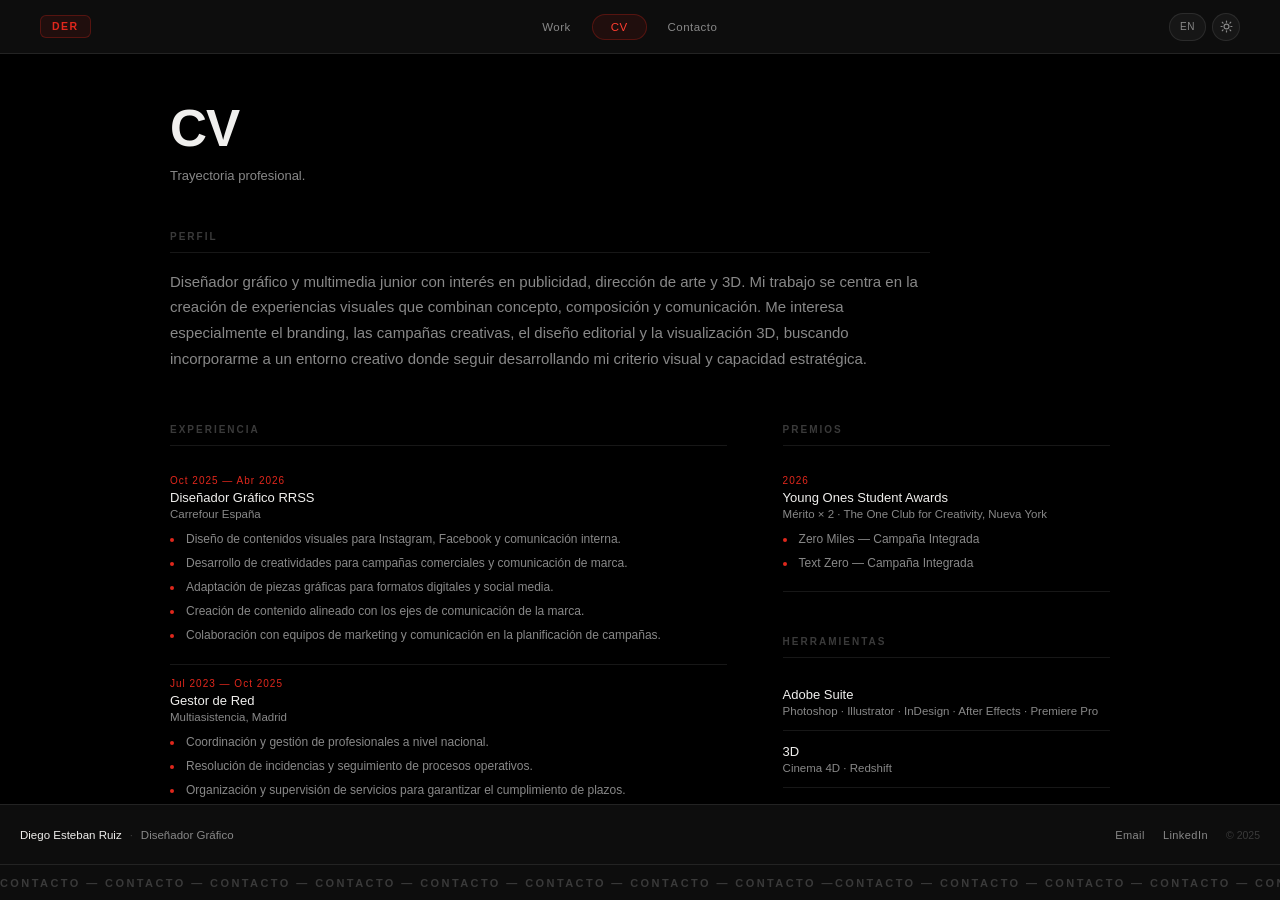
==== commit 1b5e2098: "fin" ====
--- a/pages/cv.html
+++ b/pages/cv.html
@@ -4,7 +4,7 @@
   <meta charset="UTF-8">
   <meta name="viewport" content="width=device-width, initial-scale=1.0">
   <title>CV &amp; Contacto — Diego Esteban Ruiz</title>
-  <link rel="stylesheet" href="../css/style.css">
+  <link rel="stylesheet" href="../css/style.css?v=5">
 </head>
 <body>
 
@@ -13,7 +13,6 @@
     <!-- ── TOPNAV ──────────────────────────────────────────── -->
     <nav class="topnav">
       <a href="../index.html" class="topnav-logo">DER</a>
-      <a href="../index.html" class="topnav-brand">Diego Esteban Ruiz</a>
 
       <div class="topnav-links">
         <a href="work.html"          class="topnav-link" data-i18n="nav_work">Work</a>
@@ -43,70 +42,153 @@
         <h2 class="page-heading" data-i18n="page_cv">CV</h2>
         <p class="page-subheading" data-i18n="page_cv_sub">Trayectoria profesional.</p>
 
-        <div class="cv-grid">
-
-          <div class="cv-col">
-            <h3 class="cv-col-title">Experiencia</h3>
-            <div class="cv-entry">
-              <p class="cv-entry-year">2023 — Presente</p>
-              <p class="cv-entry-title">Diseñador Gráfico Senior</p>
-              <p class="cv-entry-place">Estudio / Freelance — España</p>
-            </div>
-            <div class="cv-entry">
-              <p class="cv-entry-year">2021 — 2023</p>
-              <p class="cv-entry-title">Director de Arte</p>
-              <p class="cv-entry-place">Agencia — Barcelona</p>
-            </div>
-            <div class="cv-entry">
-              <p class="cv-entry-year">2019 — 2021</p>
-              <p class="cv-entry-title">Diseñador Gráfico</p>
-              <p class="cv-entry-place">Estudio — Madrid</p>
-            </div>
-            <div class="cv-entry">
-              <p class="cv-entry-year">2018 — 2019</p>
-              <p class="cv-entry-title">Diseñador Junior</p>
-              <p class="cv-entry-place">Startup — Barcelona</p>
-            </div>
+        <!-- Perfil -->
+        <div class="cv-profile">
+          <h3 class="cv-col-title" data-i18n="cv_profile">Perfil</h3>
+          <p class="cv-profile-text" data-lang="es">Diseñador gráfico y multimedia junior con interés en publicidad, dirección de arte y 3D. Mi trabajo se centra en la creación de experiencias visuales que combinan concepto, composición y comunicación. Me interesa especialmente el branding, las campañas creativas, el diseño editorial y la visualización 3D, buscando incorporarme a un entorno creativo donde seguir desarrollando mi criterio visual y capacidad estratégica.</p>
+          <p class="cv-profile-text" data-lang="en">Junior graphic and multimedia designer with an interest in advertising, art direction and 3D. My work focuses on creating visual experiences that combine concept, composition and communication. I'm especially interested in branding, creative campaigns, editorial design and 3D visualisation, looking to join a creative environment where I can keep developing my visual judgement and strategic thinking.</p>
+        </div>
+
+        <div class="cv-layout">
+
+          <!-- Columna principal: Experiencia + Formación -->
+          <div class="cv-main">
+
+            <div class="cv-block">
+              <h3 class="cv-col-title" data-i18n="cv_experience">Experiencia</h3>
+
+              <div class="cv-entry">
+                <p class="cv-entry-year"><span data-lang="es">Oct 2025 — Abr 2026</span><span data-lang="en">Oct 2025 — Apr 2026</span></p>
+                <p class="cv-entry-title"><span data-lang="es">Diseñador Gráfico RRSS</span><span data-lang="en">Social Media Graphic Designer</span></p>
+                <p class="cv-entry-place">Carrefour España</p>
+                <ul class="cv-bullets" data-lang="es">
+                  <li>Diseño de contenidos visuales para Instagram, Facebook y comunicación interna.</li>
+                  <li>Desarrollo de creatividades para campañas comerciales y comunicación de marca.</li>
+                  <li>Adaptación de piezas gráficas para formatos digitales y social media.</li>
+                  <li>Creación de contenido alineado con los ejes de comunicación de la marca.</li>
+                  <li>Colaboración con equipos de marketing y comunicación en la planificación de campañas.</li>
+                </ul>
+                <ul class="cv-bullets" data-lang="en">
+                  <li>Visual content design for Instagram, Facebook and internal communication.</li>
+                  <li>Development of creative assets for commercial campaigns and brand communication.</li>
+                  <li>Adaptation of graphic pieces for digital and social media formats.</li>
+                  <li>Creation of content aligned with the brand's communication pillars.</li>
+                  <li>Collaboration with marketing and communication teams on campaign planning.</li>
+                </ul>
+              </div>
+
+              <div class="cv-entry">
+                <p class="cv-entry-year"><span data-lang="es">Jul 2023 — Oct 2025</span><span data-lang="en">Jul 2023 —  Oct 2025</span></p>
+                <p class="cv-entry-title"><span data-lang="es">Gestor de Red</span><span data-lang="en">Network Manager</span></p>
+                <p class="cv-entry-place">Multiasistencia, Madrid</p>
+                <ul class="cv-bullets" data-lang="es">
+                  <li>Coordinación y gestión de profesionales a nivel nacional.</li>
+                  <li>Resolución de incidencias y seguimiento de procesos operativos.</li>
+                  <li>Organización y supervisión de servicios para garantizar el cumplimiento de plazos.</li>
+                  <li>Desarrollo de habilidades de comunicación, gestión de incidencias y trabajo bajo presión.</li>
+                </ul>
+                <ul class="cv-bullets" data-lang="en">
+                  <li>Coordination and management of professionals nationwide.</li>
+                  <li>Issue resolution and follow-up of operational processes.</li>
+                  <li>Organisation and supervision of services to ensure deadlines are met.</li>
+                  <li>Development of communication, incident-management and pressure-handling skills.</li>
+                </ul>
+              </div>
+
+              <div class="cv-entry">
+                <p class="cv-entry-year">2023</p>
+                <p class="cv-entry-title"><span data-lang="es">Fotógrafo de Producto y Gestor Web</span><span data-lang="en">Product Photographer & Web Manager</span></p>
+                <p class="cv-entry-place">Ocasión Plus</p>
+                <ul class="cv-bullets" data-lang="es">
+                  <li>Fotografía de vehículos para web y plataformas digitales.</li>
+                  <li>Edición y optimización de imágenes para entornos online.</li>
+                  <li>Gestión y publicación de contenido web.</li>
+                </ul>
+                <ul class="cv-bullets" data-lang="en">
+                  <li>Vehicle photography for web and digital platforms.</li>
+                  <li>Image editing and optimisation for online environments.</li>
+                  <li>Web content management and publishing.</li>
+                </ul>
+              </div>
+
+              <div class="cv-entry">
+                <p class="cv-entry-year">2022</p>
+                <p class="cv-entry-title"><span data-lang="es">Técnico de Vídeo (Prácticas)</span><span data-lang="en">Video Technician (Internship)</span></p>
+                <p class="cv-entry-place">Fluge Audiovisuales</p>
+                <ul class="cv-bullets" data-lang="es">
+                  <li>Apoyo técnico en producciones audiovisuales y eventos en directo.</li>
+                  <li>Montaje, grabación y edición de contenidos audiovisuales.</li>
+                </ul>
+                <ul class="cv-bullets" data-lang="en">
+                  <li>Technical support in audiovisual productions and live events.</li>
+                  <li>Editing, recording and post-production of audiovisual content.</li>
+                </ul>
+              </div>
+            </div>
+
+            <div class="cv-block">
+              <h3 class="cv-col-title" data-i18n="cv_education">Formación</h3>
+
+              <div class="cv-entry">
+                <p class="cv-entry-year"><span data-lang="es">2023 — Actualidad</span><span data-lang="en">2023 — Present</span></p>
+                <p class="cv-entry-title"><span data-lang="es">Grado en Diseño Gráfico y Multimedia</span><span data-lang="en">Degree in Graphic & Multimedia Design</span></p>
+                <p class="cv-entry-place">UDIT — Universidad de Diseño, Innovación y Tecnología, Madrid</p>
+              </div>
+
+              <div class="cv-entry">
+                <p class="cv-entry-year">2020 — 2022</p>
+                <p class="cv-entry-title"><span data-lang="es">Técnico Superior en Realización de Proyectos Audiovisuales y Espectáculos</span><span data-lang="en">Higher Technician in Audiovisual & Live Event Production</span></p>
+                <p class="cv-entry-place">Escuela CES, Madrid</p>
+              </div>
+            </div>
+
           </div>
 
-          <div class="cv-col">
-            <h3 class="cv-col-title">Formación</h3>
-            <div class="cv-entry">
-              <p class="cv-entry-year">2014 — 2018</p>
-              <p class="cv-entry-title">Grado en Diseño Gráfico</p>
-              <p class="cv-entry-place">ESDI / BAU — Barcelona</p>
-            </div>
-            <div class="cv-entry">
-              <p class="cv-entry-year">2022</p>
-              <p class="cv-entry-title">Dirección de Arte Publicitaria</p>
-              <p class="cv-entry-place">Máster — Madrid</p>
-            </div>
-            <div class="cv-entry">
-              <p class="cv-entry-year">2019</p>
-              <p class="cv-entry-title">Motion Graphics &amp; 3D</p>
-              <p class="cv-entry-place">Curso — Online</p>
-            </div>
-          </div>
-
-          <div class="cv-col">
-            <h3 class="cv-col-title">Habilidades</h3>
-            <div class="cv-entry">
-              <p class="cv-entry-title">Identidad Visual &amp; Branding</p>
-              <p class="cv-entry-place">Figma, Illustrator, InDesign</p>
-            </div>
-            <div class="cv-entry">
-              <p class="cv-entry-title">Dirección de Arte</p>
-              <p class="cv-entry-place">Fotografía, Retoque, Composición</p>
-            </div>
-            <div class="cv-entry">
-              <p class="cv-entry-title">Motion &amp; 3D</p>
-              <p class="cv-entry-place">After Effects, Blender, Cinema 4D</p>
-            </div>
-            <div class="cv-entry">
-              <p class="cv-entry-title">Web &amp; Digital</p>
-              <p class="cv-entry-place">HTML, CSS, Webflow, Framer</p>
-            </div>
-          </div>
+          <!-- Aside: Premios + Herramientas + Idiomas -->
+          <aside class="cv-aside">
+
+            <div class="cv-block">
+              <h3 class="cv-col-title" data-i18n="cv_awards">Premios</h3>
+              <div class="cv-entry">
+                <p class="cv-entry-year">2026</p>
+                <p class="cv-entry-title">Young Ones Student Awards</p>
+                <p class="cv-entry-place"><span data-lang="es">Mérito × 2 · The One Club for Creativity, Nueva York</span><span data-lang="en">Merit Award × 2 · The One Club for Creativity, New York</span></p>
+                <ul class="cv-bullets">
+                  <li>Zero Miles — <span data-lang="es">Campaña Integrada</span><span data-lang="en">Integrated Campaign</span></li>
+                  <li>Text Zero — <span data-lang="es">Campaña Integrada</span><span data-lang="en">Integrated Campaign</span></li>
+                </ul>
+              </div>
+            </div>
+
+            <div class="cv-block">
+              <h3 class="cv-col-title" data-i18n="cv_tools">Herramientas</h3>
+              <div class="cv-entry">
+                <p class="cv-entry-title">Adobe Suite</p>
+                <p class="cv-entry-place">Photoshop · Illustrator · InDesign · After Effects · Premiere Pro</p>
+              </div>
+              <div class="cv-entry">
+                <p class="cv-entry-title">3D</p>
+                <p class="cv-entry-place">Cinema 4D · Redshift</p>
+              </div>
+              <div class="cv-entry">
+                <p class="cv-entry-title">UI / Web</p>
+                <p class="cv-entry-place">Figma · HTML · CSS</p>
+              </div>
+            </div>
+
+            <div class="cv-block">
+              <h3 class="cv-col-title" data-i18n="cv_languages">Idiomas</h3>
+              <div class="cv-entry">
+                <p class="cv-entry-title"><span data-lang="es">Español</span><span data-lang="en">Spanish</span></p>
+                <p class="cv-entry-place"><span data-lang="es">Nativo</span><span data-lang="en">Native</span></p>
+              </div>
+              <div class="cv-entry">
+                <p class="cv-entry-title"><span data-lang="es">Inglés</span><span data-lang="en">English</span></p>
+                <p class="cv-entry-place">C1</p>
+              </div>
+            </div>
+
+          </aside>
 
         </div>
 
@@ -118,24 +200,16 @@
           <div class="contact-block">
             <div>
               <p style="font-size:15px;font-weight:500;color:var(--text);margin-bottom:6px;" data-i18n="contact_intro">¿Tienes un proyecto en mente?</p>
-              <p style="font-size:11.5px;color:var(--text-muted);">hola@diegoestebanruiz.com</p>
+              <p style="font-size:11.5px;color:var(--text-muted);">Madrid, <span data-lang="es">España</span><span data-lang="en">Spain</span></p>
             </div>
             <div class="contact-links">
-              <a href="mailto:hola@diegoestebanruiz.com" class="contact-link">
+              <a href="mailto:estebanruizdiego@gmail.com" class="contact-link">
                 <svg width="11" height="11" viewBox="0 0 24 24" fill="none" stroke="currentColor" stroke-width="2" stroke-linecap="round"><path d="M4 4h16c1.1 0 2 .9 2 2v12c0 1.1-.9 2-2 2H4c-1.1 0-2-.9-2-2V6c0-1.1.9-2 2-2z"/><polyline points="22,6 12,13 2,6"/></svg>
                 Email
               </a>
-              <a href="https://linkedin.com"  target="_blank" rel="noopener" class="contact-link">
+              <a href="https://www.linkedin.com/in/diego-esteban-ruiz-73191a244" target="_blank" rel="noopener" class="contact-link">
                 <svg width="11" height="11" viewBox="0 0 24 24" fill="currentColor"><path d="M16 8a6 6 0 0 1 6 6v7h-4v-7a2 2 0 0 0-4 0v7h-4v-7a6 6 0 0 1 6-6z"/><rect x="2" y="9" width="4" height="12"/><circle cx="4" cy="4" r="2"/></svg>
                 LinkedIn
-              </a>
-              <a href="https://instagram.com" target="_blank" rel="noopener" class="contact-link">
-                <svg width="11" height="11" viewBox="0 0 24 24" fill="none" stroke="currentColor" stroke-width="2" stroke-linecap="round"><rect x="2" y="2" width="20" height="20" rx="5"/><circle cx="12" cy="12" r="4"/><circle cx="17.5" cy="6.5" r="0.5" fill="currentColor"/></svg>
-                Instagram
-              </a>
-              <a href="https://behance.net"   target="_blank" rel="noopener" class="contact-link">
-                <svg width="11" height="11" viewBox="0 0 24 24" fill="currentColor"><path d="M22 7h-7V5h7v2zm1.726 10c-.442 1.297-2.029 3-5.101 3-3.074 0-5.564-1.729-5.564-5.675 0-3.91 2.325-5.92 5.466-5.92 3.082 0 4.964 1.782 5.375 4.426.078.506.109 1.188.095 2.14H15.97c.13 3.211 3.483 3.312 4.588 2.029H23.7zM15.999 13h4.999c-.31-1.827-1.61-2.223-2.502-2.223-1.023 0-2.277.424-2.497 2.223zM5.452 8H1v8h4.452c1.563 0 4.048-.293 4.048-3.338C9.5 9.2 6.996 8 5.452 8zm-.24 5.4H3.5v-2.8h1.713c.857 0 1.713.191 1.713 1.4 0 1.324-.905 1.4-1.714 1.4z"/></svg>
-                Behance
               </a>
             </div>
           </div>
@@ -153,10 +227,8 @@
           <span class="footer-role" data-i18n="footer_role">Diseñador Gráfico</span>
         </div>
         <div class="footer-links">
-          <a href="mailto:hola@diegoestebanruiz.com" class="footer-link">Email</a>
-          <a href="https://linkedin.com"  target="_blank" rel="noopener" class="footer-link">LinkedIn</a>
-          <a href="https://instagram.com" target="_blank" rel="noopener" class="footer-link">Instagram</a>
-          <a href="https://behance.net"   target="_blank" rel="noopener" class="footer-link">Behance</a>
+          <a href="mailto:estebanruizdiego@gmail.com" class="footer-link">Email</a>
+          <a href="https://www.linkedin.com/in/diego-esteban-ruiz-73191a244"  target="_blank" rel="noopener" class="footer-link">LinkedIn</a>
           <span class="footer-year">© 2025</span>
         </div>
       </div>
@@ -169,6 +241,6 @@
     </footer>
   </div>
 
-  <script src="../js/common.js"></script>
+  <script src="../js/common.js?v=5"></script>
 </body>
 </html>
--- a/css/style.css
+++ b/css/style.css
@@ -717,6 +717,55 @@
 .cv-grid { display: flex; gap: 44px; flex-wrap: wrap; }
 .cv-col  { flex: 1 1 240px; }
 
+/* CV — perfil */
+.cv-profile { margin-bottom: 52px; max-width: 760px; }
+.cv-profile-text {
+  font-size: 15px;
+  line-height: 1.72;
+  color: var(--text-muted);
+  margin-top: 16px;
+}
+
+/* CV — layout principal + aside */
+.cv-layout {
+  display: grid;
+  grid-template-columns: 1.7fr 1fr;
+  gap: 56px;
+  align-items: start;
+}
+
+.cv-block { margin-bottom: 44px; }
+.cv-block:last-child { margin-bottom: 0; }
+
+/* CV — viñetas de responsabilidades */
+.cv-bullets {
+  list-style: none;
+  margin: 10px 0 0;
+  padding: 0;
+}
+.cv-bullets li {
+  position: relative;
+  padding-left: 16px;
+  font-size: 12px;
+  line-height: 1.6;
+  color: var(--text-muted);
+  margin-bottom: 5px;
+}
+.cv-bullets li::before {
+  content: '';
+  position: absolute;
+  left: 0;
+  top: 8px;
+  width: 4px;
+  height: 4px;
+  border-radius: 50%;
+  background: var(--accent);
+}
+
+@media (max-width: 760px) {
+  .cv-layout { grid-template-columns: 1fr; gap: 40px; }
+}
+
 .cv-col-title {
   font-size: 10px;
   letter-spacing: 0.2em;
@@ -856,28 +905,49 @@
   border-radius: 20px;
   background: var(--accent-dim);
   line-height: 1.4;
-}
-
-/* Cover */
+  transition: background 0.2s, border-color 0.2s, color 0.2s;
+}
+
+a.story-award:hover {
+  background: rgba(224,39,28,0.18);
+  border-color: var(--accent);
+  color: var(--accent-light);
+}
+
+/* Cover — natural proportions, full image always visible */
 .story-cover {
   width: 100%;
-  aspect-ratio: 16/9;
   overflow: hidden;
   border-radius: 4px;
-  margin-bottom: 0;
   background: #0a0a0a;
-  flex-shrink: 0;
+  display: flex;
+  align-items: center;
+  justify-content: center;
 }
 
 .story-cover img {
   width: 100%;
+  height: auto;
+  max-height: 88vh;
+  display: block;
+  object-fit: contain;
+  transition: transform 0.5s var(--ease);
+}
+
+.project-story:hover .story-cover img { transform: scale(1.015); }
+
+/* Carrusel cuadrado 1:1 */
+.pi-carousel--square .pi-carousel-item {
+  aspect-ratio: 1/1;
+  height: clamp(280px, 46vh, 560px);
+  width: auto;
+}
+
+.pi-carousel--square .pi-carousel-item img {
+  width: 100%;
   height: 100%;
-  object-fit: cover;
-  display: block;
-  transition: transform 0.5s var(--ease);
-}
-
-.project-story:hover .story-cover img { transform: scale(1.02); }
+  object-fit: contain;
+}
 
 .story-cover-ph {
   width: 100%;
@@ -891,6 +961,37 @@
   text-transform: uppercase;
   color: rgba(255,255,255,0.13);
 }
+
+/* Video embed */
+.story-video {
+  width: 100%;
+  aspect-ratio: 16 / 9;
+  margin-top: 24px;
+  margin-bottom: 24px;
+  border-radius: 4px;
+  overflow: hidden;
+  background: #000;
+}
+
+.story-video iframe {
+  width: 100%;
+  aspect-ratio: 16/9;
+  border: none;
+  display: block;
+}
+
+.story-video video {
+  width: 100%;
+  height: auto;
+  max-height: 88vh;
+  display: block;
+  object-fit: contain;
+}
+
+/* ─── BILINGÜE — visibilidad según idioma activo ─────────── */
+/* Oculta el idioma que no está activo. Controlado por html[data-lang]. */
+html[data-lang="es"] [data-lang="en"] { display: none !important; }
+html[data-lang="en"] [data-lang="es"] { display: none !important; }
 
 /* Description bar */
 .story-desc {
@@ -953,6 +1054,19 @@
 .pi-wide   { flex: 2 !important; }
 .pi-narrow { flex: 1 !important; }
 
+/* Natural proportions — no crop, images scale to fit */
+.pi-row--natural {
+  height: auto !important;
+  align-items: flex-start;
+}
+
+.pi-row--natural img {
+  height: auto !important;
+  width: 100%;
+  object-fit: contain !important;
+  max-height: none;
+}
+
 .pi-ph {
   background: linear-gradient(135deg, var(--ph-a,#111), var(--ph-b,#1a1a1a));
   display: flex;
@@ -966,6 +1080,63 @@
   letter-spacing: 0.14em;
   text-transform: uppercase;
   color: rgba(255,255,255,0.14);
+}
+
+/* ─── PI SECTION LABEL ───────────────────────────────────── */
+.pi-label {
+  font-size: 9px;
+  letter-spacing: 0.2em;
+  text-transform: uppercase;
+  color: var(--text-dim);
+  padding-top: 20px;
+  padding-bottom: 6px;
+  border-top: 1px solid var(--border-card);
+  margin-top: 14px;
+}
+
+/* ─── PI CAROUSEL — auto-scroll infinito (marquee style) ─── */
+.pi-carousel {
+  overflow: hidden;
+  border-radius: 3px;
+  cursor: default;
+}
+
+/* Track: flex row con animación de traslación */
+.pi-carousel-track {
+  display: flex;
+  gap: 6px;
+  width: max-content;
+  animation: pi-marquee var(--pi-dur, 10s) linear infinite;
+  will-change: transform;
+}
+
+/* Dirección inversa (scroll hacia la derecha) */
+.pi-carousel-track--reverse {
+  animation-direction: reverse;
+}
+
+/* Pausa al hover */
+.pi-carousel:hover .pi-carousel-track {
+  animation-play-state: paused;
+}
+
+@keyframes pi-marquee {
+  from { transform: translateX(0); }
+  to   { transform: translateX(-50%); }
+}
+
+.pi-carousel-item {
+  flex-shrink: 0;
+  height: clamp(280px, 46vh, 560px);
+  border-radius: 3px;
+  overflow: hidden;
+  background: #0a0a0a;
+}
+
+.pi-carousel-item img {
+  height: 100%;
+  width: auto;
+  display: block;
 }
 
 /* ─── LIGHTBOX ───────────────────────────────────────────── */
